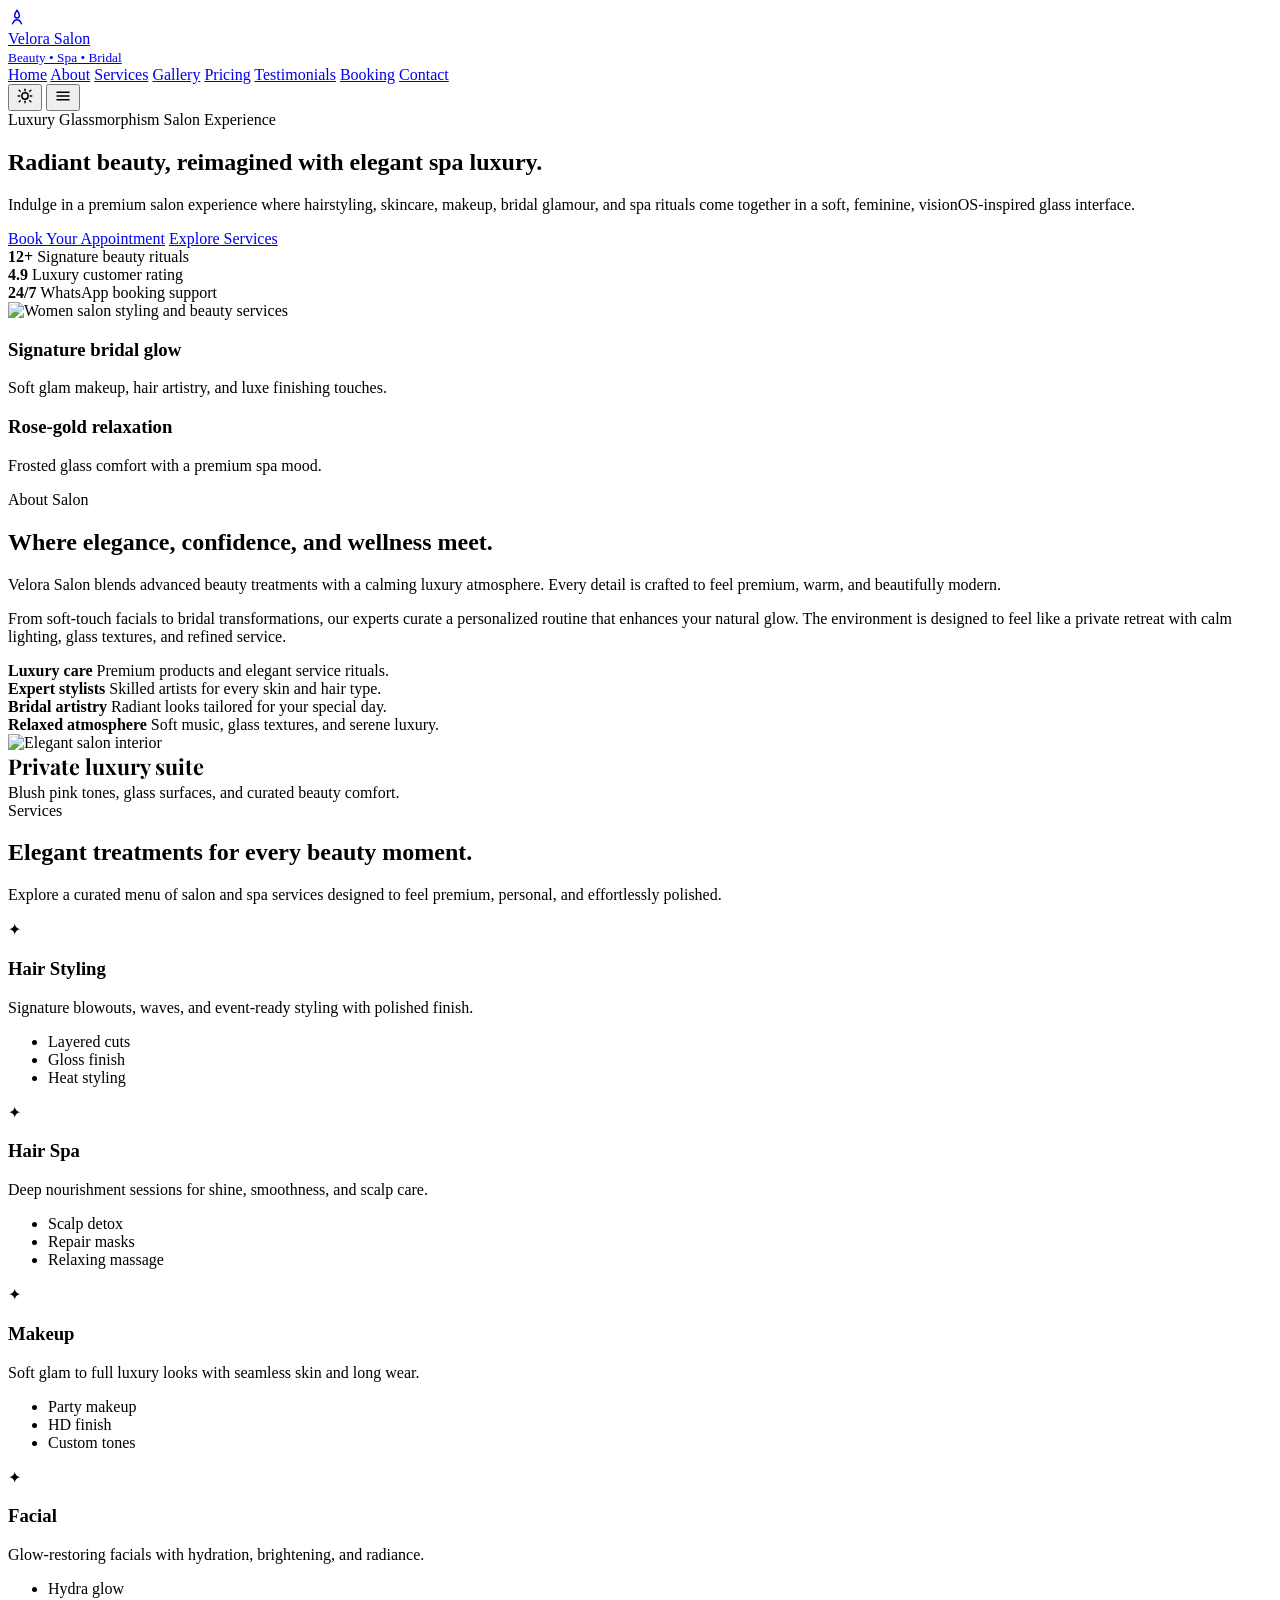
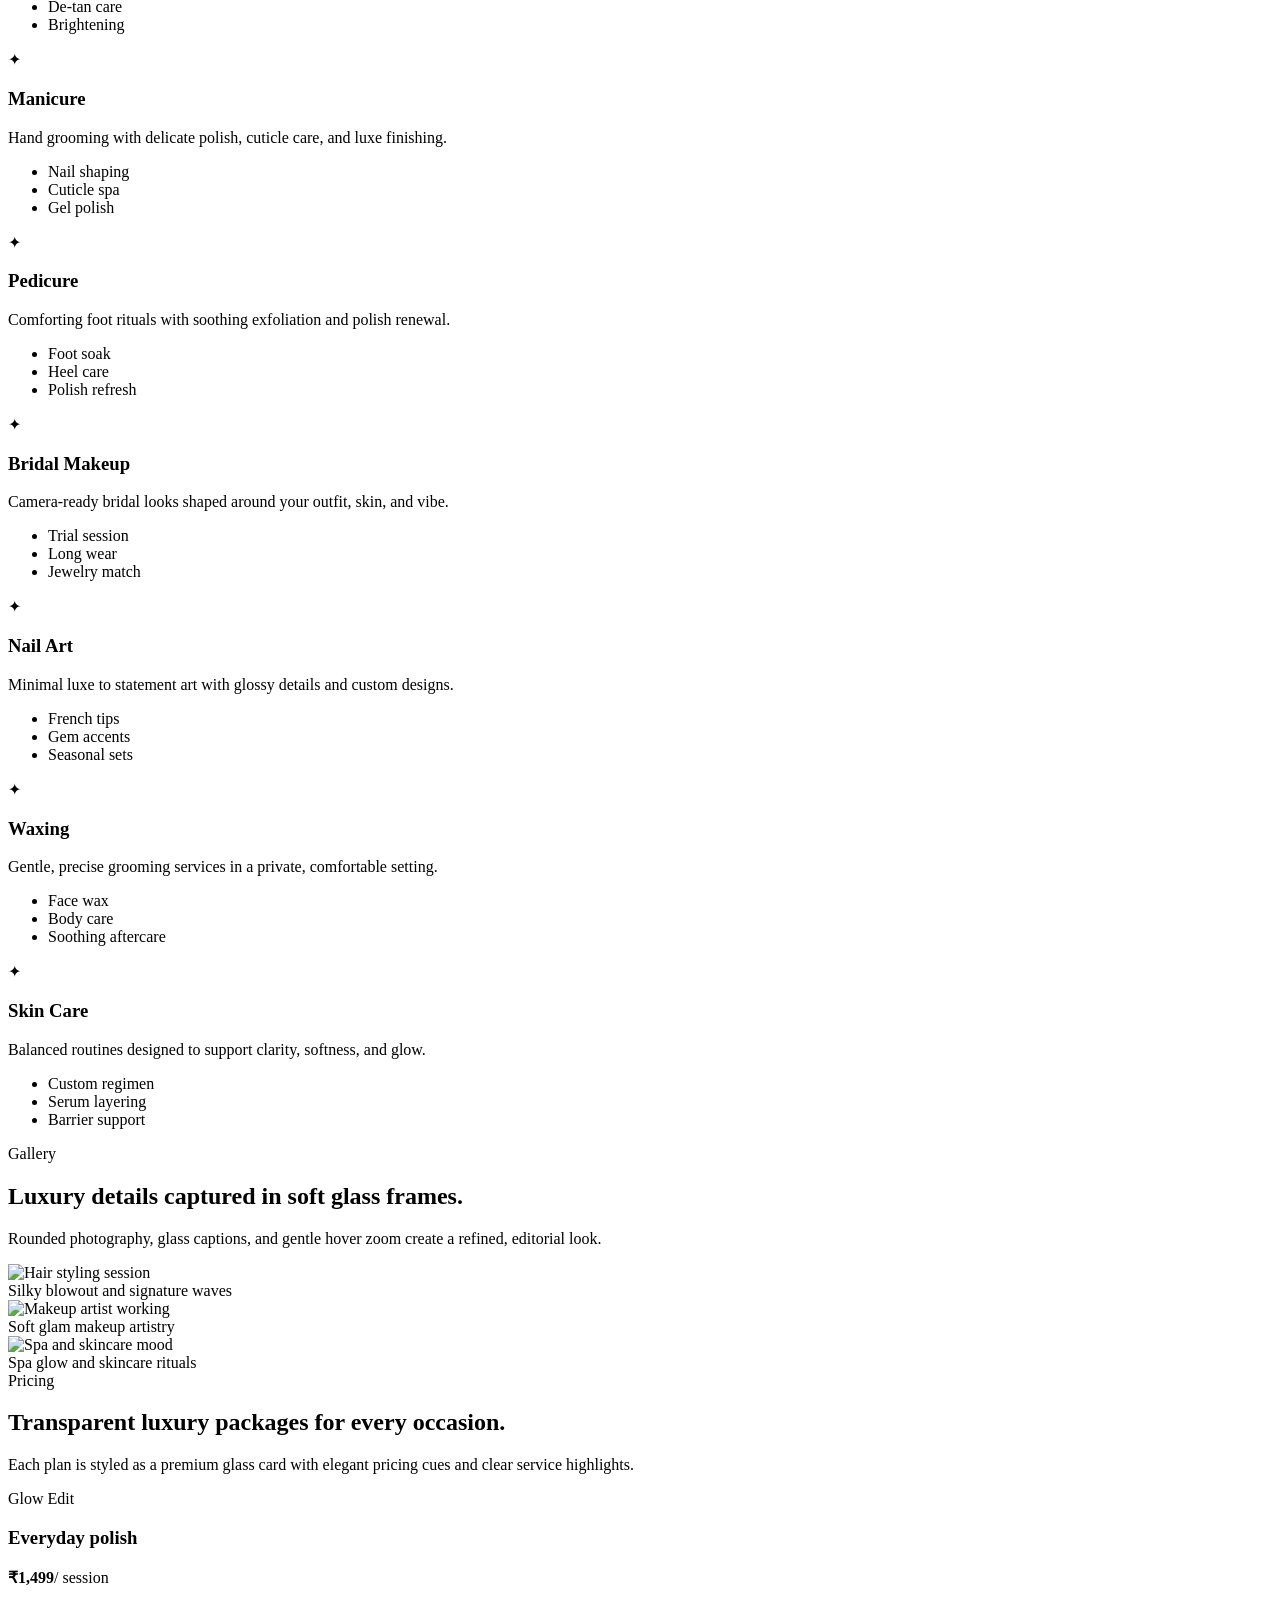
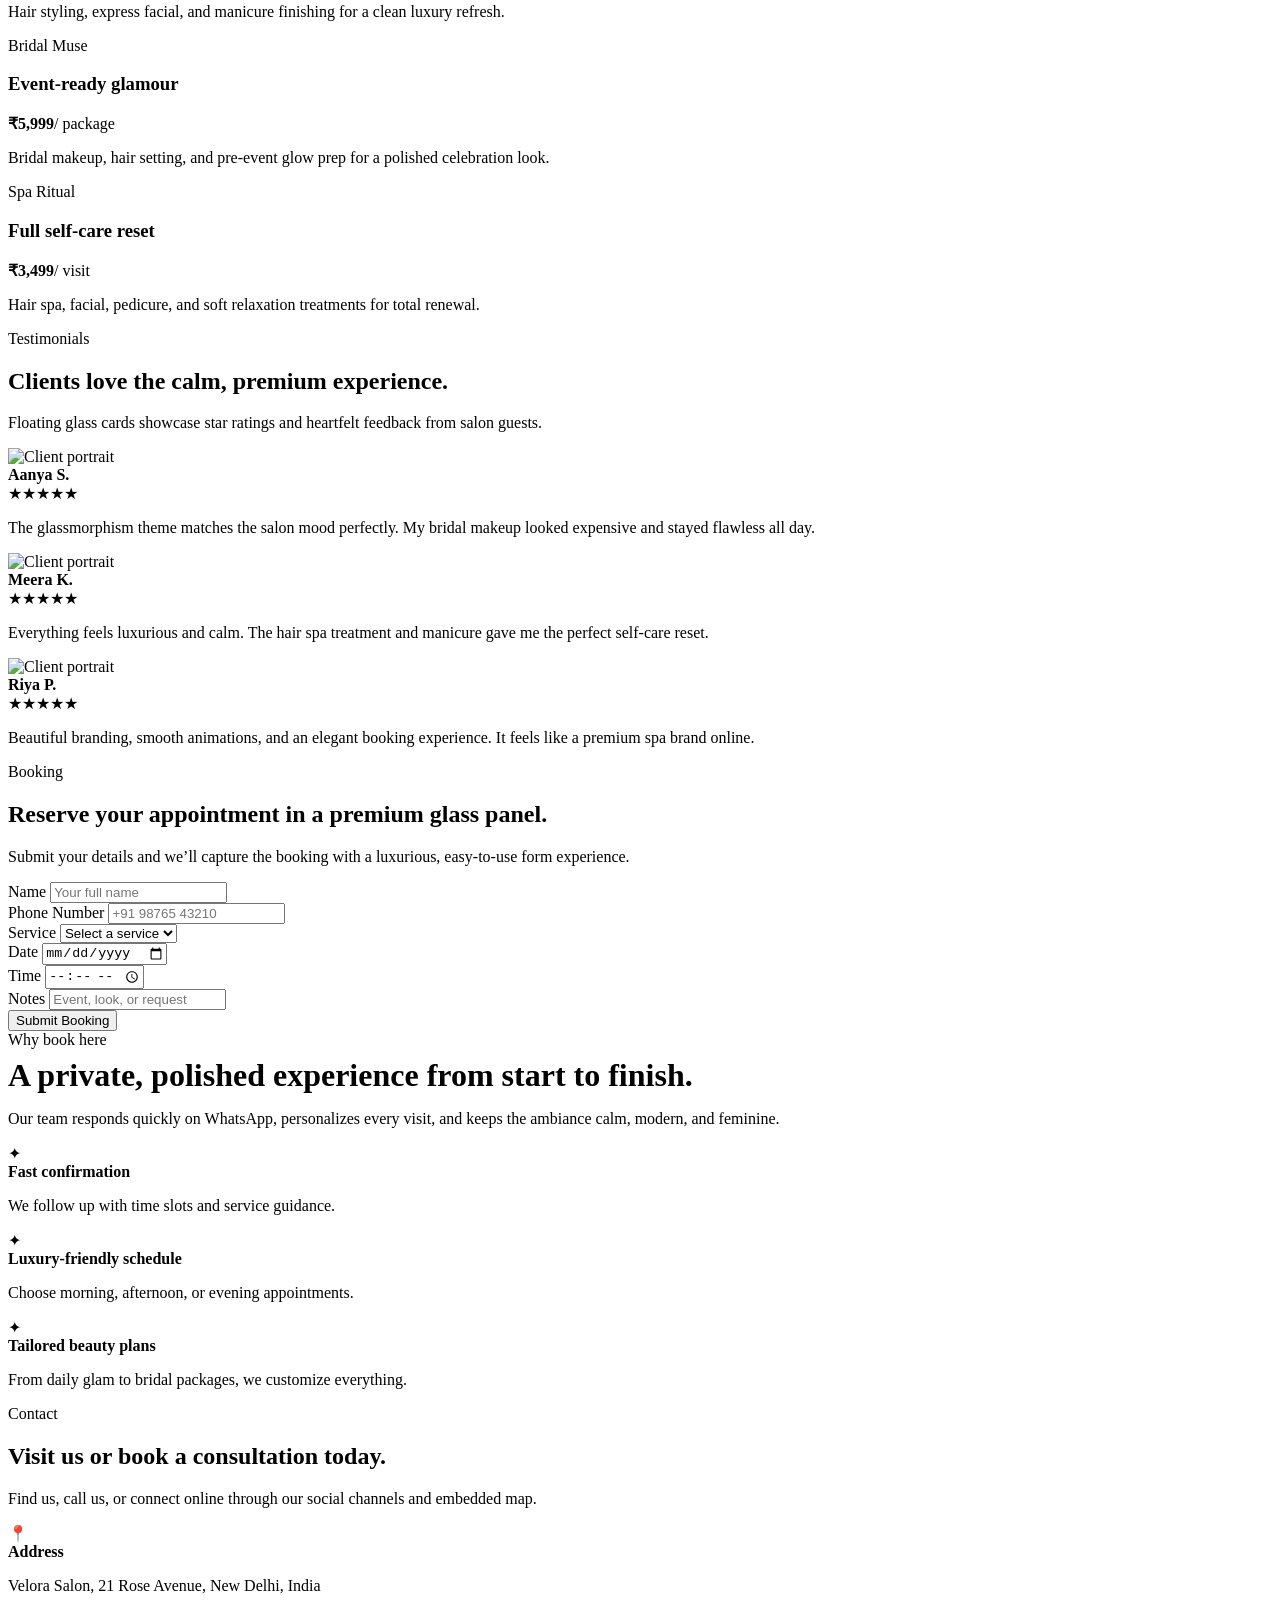
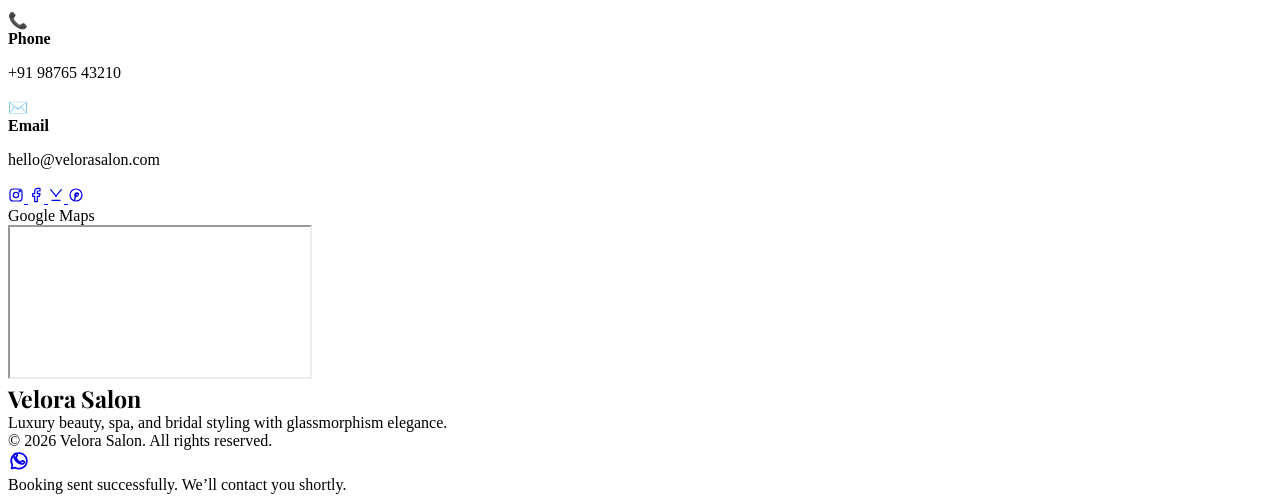
==== index.html @ d781a6ee "Add initial HTML structure for Velora Salon website This is the initial commit of the Velora Salon w" ====
<!DOCTYPE html>
<html lang="en">
<head>
	<meta charset="UTF-8" />
	<meta name="viewport" content="width=device-width, initial-scale=1.0" />
	<meta name="description" content="Luxury women's salon website with premium glassmorphism design." />
	<title>Velora Salon | Luxury Beauty & Spa</title>
	<link rel="icon" href="data:," />
	<link rel="preconnect" href="https://fonts.googleapis.com">
	<link rel="preconnect" href="https://fonts.gstatic.com" crossorigin>
	<link href="https://fonts.googleapis.com/css2?family=Playfair+Display:wght@600;700;800&family=Poppins:wght@300;400;500;600;700&display=swap" rel="stylesheet">
	<link rel="stylesheet" href="style.css" />
</head>
<body>
	<div class="particles" aria-hidden="true"></div>

	<header class="nav">
		<div class="container">
			<div class="nav-inner glass">
				<a class="brand-wrap" href="#home" aria-label="Velora Salon home">
					<div class="brand-mark" aria-hidden="true">
						<svg viewBox="0 0 24 24" width="18" height="18" fill="none" stroke="currentColor" stroke-width="1.9" stroke-linecap="round" stroke-linejoin="round">
							<path d="M12 3c2.2 2.8 3.2 5.2 3.2 7.1a3.2 3.2 0 1 1-6.4 0C8.8 8.2 9.8 5.8 12 3Z"/>
							<path d="M6 21c1.6-3.7 4.2-5.4 6-5.4S16.4 17.3 18 21"/>
						</svg>
					</div>
					<div>
						<div class="brand">Velora Salon</div>
						<small>Beauty • Spa • Bridal</small>
					</div>
				</a>

				<nav class="nav-links" id="navLinks">
					<a href="#home" class="active">Home</a>
					<a href="#about">About</a>
					<a href="#services">Services</a>
					<a href="#gallery">Gallery</a>
					<a href="#pricing">Pricing</a>
					<a href="#testimonials">Testimonials</a>
					<a href="#booking">Booking</a>
					<a href="#contact">Contact</a>
				</nav>

				<div class="nav-actions">
					<button class="icon-btn" id="themeToggle" type="button" aria-label="Toggle theme">
						<svg id="themeIcon" viewBox="0 0 24 24" width="18" height="18" fill="none" stroke="currentColor" stroke-width="1.9" stroke-linecap="round" stroke-linejoin="round">
							<path d="M12 3v2"/>
							<path d="M12 19v2"/>
							<path d="M4.22 4.22l1.42 1.42"/>
							<path d="M18.36 18.36l1.42 1.42"/>
							<path d="M3 12h2"/>
							<path d="M19 12h2"/>
							<path d="M4.22 19.78l1.42-1.42"/>
							<path d="M18.36 5.64l1.42-1.42"/>
							<circle cx="12" cy="12" r="4.25"/>
						</svg>
					</button>
					<button class="icon-btn menu-btn" id="menuToggle" type="button" aria-label="Open menu">
						<svg viewBox="0 0 24 24" width="18" height="18" fill="none" stroke="currentColor" stroke-width="2" stroke-linecap="round">
							<path d="M4 7h16"/>
							<path d="M4 12h16"/>
							<path d="M4 17h16"/>
						</svg>
					</button>
				</div>
			</div>
		</div>
	</header>

	<main id="home">
		<section class="hero">
			<div class="container hero-grid">
				<div class="hero-copy reveal">
					<span class="pill">Luxury Glassmorphism Salon Experience</span>
					<h1>Radiant beauty, reimagined with elegant spa luxury.</h1>
					<p>
						Indulge in a premium salon experience where hairstyling, skincare, makeup, bridal glamour, and spa rituals come together in a soft, feminine, visionOS-inspired glass interface.
					</p>
					<div class="hero-actions">
						<a class="btn" href="#booking">Book Your Appointment</a>
						<a class="btn secondary" href="#services">Explore Services</a>
					</div>
					<div class="hero-stats">
						<div class="stat glass">
							<strong>12+</strong>
							<span>Signature beauty rituals</span>
						</div>
						<div class="stat glass">
							<strong>4.9</strong>
							<span>Luxury customer rating</span>
						</div>
						<div class="stat glass">
							<strong>24/7</strong>
							<span>WhatsApp booking support</span>
						</div>
					</div>
				</div>

				<div class="hero-visual reveal">
					<img src="https://images.unsplash.com/photo-1522335789203-aabd1fc54bc9?auto=format&fit=crop&w=1400&q=80" alt="Women salon styling and beauty services" />
					<div class="hero-overlay"></div>
					<div class="floating-card one">
						<h3>Signature bridal glow</h3>
						<p>Soft glam makeup, hair artistry, and luxe finishing touches.</p>
					</div>
					<div class="floating-card two">
						<h3>Rose-gold relaxation</h3>
						<p>Frosted glass comfort with a premium spa mood.</p>
					</div>
				</div>
			</div>
		</section>

		<section id="about">
			<div class="container">
				<div class="section-head reveal">
					<div>
						<div class="eyebrow">About Salon</div>
						<h2>Where elegance, confidence, and wellness meet.</h2>
					</div>
					<p>Velora Salon blends advanced beauty treatments with a calming luxury atmosphere. Every detail is crafted to feel premium, warm, and beautifully modern.</p>
				</div>

				<div class="glass-grid about-grid">
					<div class="about-panel reveal">
						<p>
							From soft-touch facials to bridal transformations, our experts curate a personalized routine that enhances your natural glow. The environment is designed to feel like a private retreat with calm lighting, glass textures, and refined service.
						</p>
						<div class="about-panel-grid">
							<div class="mini-tile">
								<strong>Luxury care</strong>
								<span>Premium products and elegant service rituals.</span>
							</div>
							<div class="mini-tile">
								<strong>Expert stylists</strong>
								<span>Skilled artists for every skin and hair type.</span>
							</div>
							<div class="mini-tile">
								<strong>Bridal artistry</strong>
								<span>Radiant looks tailored for your special day.</span>
							</div>
							<div class="mini-tile">
								<strong>Relaxed atmosphere</strong>
								<span>Soft music, glass textures, and serene luxury.</span>
							</div>
						</div>
					</div>

					<div class="about-image reveal">
						<img src="https://images.unsplash.com/photo-1524504388940-b1c1722653e1?auto=format&fit=crop&w=1200&q=80" alt="Elegant salon interior" />
						<div class="caption">
							<strong style="display:block; font-family:'Playfair Display',serif; font-size:1.35rem; margin-bottom:.25rem;">Private luxury suite</strong>
							<span>Blush pink tones, glass surfaces, and curated beauty comfort.</span>
						</div>
					</div>
				</div>
			</div>
		</section>

		<section id="services">
			<div class="container">
				<div class="section-head reveal">
					<div>
						<div class="eyebrow">Services</div>
						<h2>Elegant treatments for every beauty moment.</h2>
					</div>
					<p>Explore a curated menu of salon and spa services designed to feel premium, personal, and effortlessly polished.</p>
				</div>

				<div class="glass-grid services-grid">
					<article class="service-card reveal"><div class="service-icon">✦</div><h3>Hair Styling</h3><p>Signature blowouts, waves, and event-ready styling with polished finish.</p><ul class="service-list"><li>Layered cuts</li><li>Gloss finish</li><li>Heat styling</li></ul></article>
					<article class="service-card reveal"><div class="service-icon">✦</div><h3>Hair Spa</h3><p>Deep nourishment sessions for shine, smoothness, and scalp care.</p><ul class="service-list"><li>Scalp detox</li><li>Repair masks</li><li>Relaxing massage</li></ul></article>
					<article class="service-card reveal"><div class="service-icon">✦</div><h3>Makeup</h3><p>Soft glam to full luxury looks with seamless skin and long wear.</p><ul class="service-list"><li>Party makeup</li><li>HD finish</li><li>Custom tones</li></ul></article>
					<article class="service-card reveal"><div class="service-icon">✦</div><h3>Facial</h3><p>Glow-restoring facials with hydration, brightening, and radiance.</p><ul class="service-list"><li>Hydra glow</li><li>De-tan care</li><li>Brightening</li></ul></article>
					<article class="service-card reveal"><div class="service-icon">✦</div><h3>Manicure</h3><p>Hand grooming with delicate polish, cuticle care, and luxe finishing.</p><ul class="service-list"><li>Nail shaping</li><li>Cuticle spa</li><li>Gel polish</li></ul></article>
					<article class="service-card reveal"><div class="service-icon">✦</div><h3>Pedicure</h3><p>Comforting foot rituals with soothing exfoliation and polish renewal.</p><ul class="service-list"><li>Foot soak</li><li>Heel care</li><li>Polish refresh</li></ul></article>
					<article class="service-card reveal"><div class="service-icon">✦</div><h3>Bridal Makeup</h3><p>Camera-ready bridal looks shaped around your outfit, skin, and vibe.</p><ul class="service-list"><li>Trial session</li><li>Long wear</li><li>Jewelry match</li></ul></article>
					<article class="service-card reveal"><div class="service-icon">✦</div><h3>Nail Art</h3><p>Minimal luxe to statement art with glossy details and custom designs.</p><ul class="service-list"><li>French tips</li><li>Gem accents</li><li>Seasonal sets</li></ul></article>
					<article class="service-card reveal"><div class="service-icon">✦</div><h3>Waxing</h3><p>Gentle, precise grooming services in a private, comfortable setting.</p><ul class="service-list"><li>Face wax</li><li>Body care</li><li>Soothing aftercare</li></ul></article>
					<article class="service-card reveal"><div class="service-icon">✦</div><h3>Skin Care</h3><p>Balanced routines designed to support clarity, softness, and glow.</p><ul class="service-list"><li>Custom regimen</li><li>Serum layering</li><li>Barrier support</li></ul></article>
				</div>
			</div>
		</section>

		<section id="gallery">
			<div class="container">
				<div class="section-head reveal">
					<div>
						<div class="eyebrow">Gallery</div>
						<h2>Luxury details captured in soft glass frames.</h2>
					</div>
					<p>Rounded photography, glass captions, and gentle hover zoom create a refined, editorial look.</p>
				</div>

				<div class="glass-grid gallery-grid">
					<article class="gallery-card reveal">
						<div class="photo">
							<img src="https://images.unsplash.com/photo-1521590832167-7bcbfaa6381f?auto=format&fit=crop&w=900&q=80" alt="Hair styling session" />
							<div class="gallery-caption">Silky blowout and signature waves</div>
						</div>
					</article>
					<article class="gallery-card reveal">
						<div class="photo">
							<img src="https://images.unsplash.com/photo-1487412947147-5cebf100ffc2?auto=format&fit=crop&w=900&q=80" alt="Makeup artist working" />
							<div class="gallery-caption">Soft glam makeup artistry</div>
						</div>
					</article>
					<article class="gallery-card reveal">
						<div class="photo">
							<img src="https://images.unsplash.com/photo-1515377905703-c4788e51af15?auto=format&fit=crop&w=900&q=80" alt="Spa and skincare mood" />
							<div class="gallery-caption">Spa glow and skincare rituals</div>
						</div>
					</article>
				</div>
			</div>
		</section>

		<section id="pricing">
			<div class="container">
				<div class="section-head reveal">
					<div>
						<div class="eyebrow">Pricing</div>
						<h2>Transparent luxury packages for every occasion.</h2>
					</div>
					<p>Each plan is styled as a premium glass card with elegant pricing cues and clear service highlights.</p>
				</div>

				<div class="glass-grid pricing-grid">
					<article class="pricing-card reveal">
						<div class="eyebrow">Glow Edit</div>
						<h3>Everyday polish</h3>
						<div class="price"><strong>₹1,499</strong><span>/ session</span></div>
						<p>Hair styling, express facial, and manicure finishing for a clean luxury refresh.</p>
					</article>
					<article class="pricing-card reveal">
						<div class="eyebrow">Bridal Muse</div>
						<h3>Event-ready glamour</h3>
						<div class="price"><strong>₹5,999</strong><span>/ package</span></div>
						<p>Bridal makeup, hair setting, and pre-event glow prep for a polished celebration look.</p>
					</article>
					<article class="pricing-card reveal">
						<div class="eyebrow">Spa Ritual</div>
						<h3>Full self-care reset</h3>
						<div class="price"><strong>₹3,499</strong><span>/ visit</span></div>
						<p>Hair spa, facial, pedicure, and soft relaxation treatments for total renewal.</p>
					</article>
				</div>
			</div>
		</section>

		<section id="testimonials">
			<div class="container">
				<div class="section-head reveal">
					<div>
						<div class="eyebrow">Testimonials</div>
						<h2>Clients love the calm, premium experience.</h2>
					</div>
					<p>Floating glass cards showcase star ratings and heartfelt feedback from salon guests.</p>
				</div>

				<div class="glass-grid testimonial-grid">
					<article class="testimonial reveal">
						<div class="testimonial-header">
							<img class="avatar" src="https://images.unsplash.com/photo-1494790108377-be9c29b29330?auto=format&fit=crop&w=200&q=80" alt="Client portrait" />
							<div>
								<strong>Aanya S.</strong>
								<div class="stars">★★★★★</div>
							</div>
						</div>
						<p>The glassmorphism theme matches the salon mood perfectly. My bridal makeup looked expensive and stayed flawless all day.</p>
					</article>
					<article class="testimonial reveal">
						<div class="testimonial-header">
							<img class="avatar" src="https://images.unsplash.com/photo-1438761681033-6461ffad8d80?auto=format&fit=crop&w=200&q=80" alt="Client portrait" />
							<div>
								<strong>Meera K.</strong>
								<div class="stars">★★★★★</div>
							</div>
						</div>
						<p>Everything feels luxurious and calm. The hair spa treatment and manicure gave me the perfect self-care reset.</p>
					</article>
					<article class="testimonial reveal">
						<div class="testimonial-header">
							<img class="avatar" src="https://images.unsplash.com/photo-1534528741775-53994a69daeb?auto=format&fit=crop&w=200&q=80" alt="Client portrait" />
							<div>
								<strong>Riya P.</strong>
								<div class="stars">★★★★★</div>
							</div>
						</div>
						<p>Beautiful branding, smooth animations, and an elegant booking experience. It feels like a premium spa brand online.</p>
					</article>
				</div>
			</div>
		</section>

		<section id="booking">
			<div class="container">
				<div class="section-head reveal">
					<div>
						<div class="eyebrow">Booking</div>
						<h2>Reserve your appointment in a premium glass panel.</h2>
					</div>
					<p>Submit your details and we’ll capture the booking with a luxurious, easy-to-use form experience.</p>
				</div>

				<div class="glass-grid booking-grid">
					<div class="booking-panel reveal">
						<form class="form" id="bookingForm">
							<div class="form-row">
								<div class="field">
									<label for="name">Name</label>
									<input id="name" name="name" type="text" placeholder="Your full name" required />
								</div>
								<div class="field">
									<label for="phone">Phone Number</label>
									<input id="phone" name="phone" type="tel" placeholder="+91 98765 43210" required />
								</div>
							</div>
							<div class="form-row">
								<div class="field">
									<label for="service">Service</label>
									<select id="service" name="service" required>
										<option value="">Select a service</option>
										<option>Hair Styling</option>
										<option>Hair Spa</option>
										<option>Makeup</option>
										<option>Facial</option>
										<option>Manicure</option>
										<option>Pedicure</option>
										<option>Bridal Makeup</option>
										<option>Nail Art</option>
										<option>Waxing</option>
										<option>Skin Care</option>
									</select>
								</div>
								<div class="field">
									<label for="date">Date</label>
									<input id="date" name="date" type="date" required />
								</div>
							</div>
							<div class="form-row">
								<div class="field">
									<label for="time">Time</label>
									<input id="time" name="time" type="time" required />
								</div>
								<div class="field">
									<label for="note">Notes</label>
									<input id="note" name="note" type="text" placeholder="Event, look, or request" />
								</div>
							</div>
							<button class="btn" type="submit">Submit Booking</button>
						</form>
					</div>

					<div class="booking-panel reveal">
						<div class="eyebrow">Why book here</div>
						<h3 style="font-size:2rem; margin: .55rem 0 .9rem;">A private, polished experience from start to finish.</h3>
						<p>Our team responds quickly on WhatsApp, personalizes every visit, and keeps the ambiance calm, modern, and feminine.</p>
						<div class="info-list">
							<div class="info-item">
								<span>✦</span>
								<div><strong>Fast confirmation</strong><p>We follow up with time slots and service guidance.</p></div>
							</div>
							<div class="info-item">
								<span>✦</span>
								<div><strong>Luxury-friendly schedule</strong><p>Choose morning, afternoon, or evening appointments.</p></div>
							</div>
							<div class="info-item">
								<span>✦</span>
								<div><strong>Tailored beauty plans</strong><p>From daily glam to bridal packages, we customize everything.</p></div>
							</div>
						</div>
					</div>
				</div>
			</div>
		</section>

		<section id="contact">
			<div class="container">
				<div class="section-head reveal">
					<div>
						<div class="eyebrow">Contact</div>
						<h2>Visit us or book a consultation today.</h2>
					</div>
					<p>Find us, call us, or connect online through our social channels and embedded map.</p>
				</div>

				<div class="glass-grid booking-grid">
					<div class="contact-panel reveal">
						<div class="info-list" style="margin-top:0;">
							<div class="info-item"><span>📍</span><div><strong>Address</strong><p>Velora Salon, 21 Rose Avenue, New Delhi, India</p></div></div>
							<div class="info-item"><span>📞</span><div><strong>Phone</strong><p>+91 98765 43210</p></div></div>
							<div class="info-item"><span>✉️</span><div><strong>Email</strong><p>hello@velorasalon.com</p></div></div>
						</div>
						<div class="socials" style="margin-top:1.1rem;">
							<a href="#" aria-label="Instagram">
								<svg viewBox="0 0 24 24" width="16" height="16" fill="none" stroke="currentColor" stroke-width="1.8" stroke-linecap="round" stroke-linejoin="round"><rect x="3" y="3" width="18" height="18" rx="5"/><circle cx="12" cy="12" r="4"/><circle cx="17.5" cy="6.5" r="1"/></svg>
							</a>
							<a href="#" aria-label="Facebook">
								<svg viewBox="0 0 24 24" width="16" height="16" fill="none" stroke="currentColor" stroke-width="1.8" stroke-linecap="round" stroke-linejoin="round"><path d="M18 2h-3a5 5 0 0 0-5 5v3H7v4h3v8h4v-8h3.2l.8-4H14V7a1 1 0 0 1 1-1h3V2Z"/></svg>
							</a>
							<a href="#" aria-label="X / Twitter">
								<svg viewBox="0 0 24 24" width="16" height="16" fill="none" stroke="currentColor" stroke-width="1.8" stroke-linecap="round" stroke-linejoin="round"><path d="m4 4 8.5 10.2M20 4 11.5 14.2M6 20h12"/></svg>
							</a>
							<a href="#" aria-label="Pinterest">
								<svg viewBox="0 0 24 24" width="16" height="16" fill="none" stroke="currentColor" stroke-width="1.8" stroke-linecap="round" stroke-linejoin="round"><circle cx="12" cy="12" r="9"/><path d="M9.7 20c.6-2.1 1.2-4 1.6-5.5.2-.8.3-1.4 1.3-1.2 1.5.4 2.3-.2 2.6-.9.9-1.9.3-3.8-1.7-3.8-2.4 0-3.9 2.6-3.2 4.5.3.8.9 1 1.1.7.2-.2.1-.7 0-1.1-.3-1.6 1.2-3.4 2.8-2.9 1.1.3 1.4 1.4 1 2.4-.4 1-1.2 1.9-2.8 1.7-.8-.1-1-.4-1.3-1 0 0-.5 2.5-.6 2.9-.2.8-.4 1.6-.6 2.2"/></svg>
							</a>
						</div>
					</div>

					<div class="contact-panel reveal">
						<div class="eyebrow">Google Maps</div>
						<div class="map-wrap">
							<iframe title="Velora Salon map" loading="lazy" referrerpolicy="no-referrer-when-downgrade" src="https://www.google.com/maps?q=New%20Delhi%20India&output=embed"></iframe>
						</div>
					</div>
				</div>
			</div>
		</section>
	</main>

	<footer class="footer">
		<div class="container">
			<div class="footer-inner glass reveal">
				<div>
					<strong style="display:block; font-family:'Playfair Display',serif; font-size:1.45rem; color:var(--text);">Velora Salon</strong>
					<span>Luxury beauty, spa, and bridal styling with glassmorphism elegance.</span>
				</div>
				<div>© 2026 Velora Salon. All rights reserved.</div>
			</div>
		</div>
	</footer>

	<a class="whatsapp" href="https://wa.me/919876543210?text=Hi%20Velora%20Salon%2C%20I%20want%20to%20book%20an%20appointment." target="_blank" rel="noopener noreferrer" aria-label="Book on WhatsApp">
		<svg viewBox="0 0 24 24" width="22" height="22" fill="none" stroke="currentColor" stroke-width="1.9" stroke-linecap="round" stroke-linejoin="round">
			<path d="M20.5 11.9a8.5 8.5 0 0 1-12.5 7.4L4 20l.7-3.8A8.5 8.5 0 1 1 20.5 11.9Z"/>
			<path d="M9 8.8c.2.9.8 2 1.6 2.7.7.7 1.8 1.3 2.7 1.6.4.1.8 0 1.1-.3l.8-.8c.2-.2.5-.3.8-.2l1.4.7c.4.2.6.6.5 1-.2.8-.8 1.4-1.6 1.6-1.1.3-2.7.2-4.6-.9a10 10 0 0 1-4.2-4.2c-1.1-1.9-1.2-3.5-.9-4.6.2-.8.8-1.4 1.6-1.6.4-.1.8.1 1 .5l.8 1.4c.2.3.1.6-.1.8l-.8.8c-.3.3-.4.7-.3 1.1Z"/>
		</svg>
	</a>

	<div class="toast" id="toast" role="status" aria-live="polite">Booking sent successfully. We’ll contact you shortly.</div>

	<script src="script.js" defer></script>
</body>
</html>
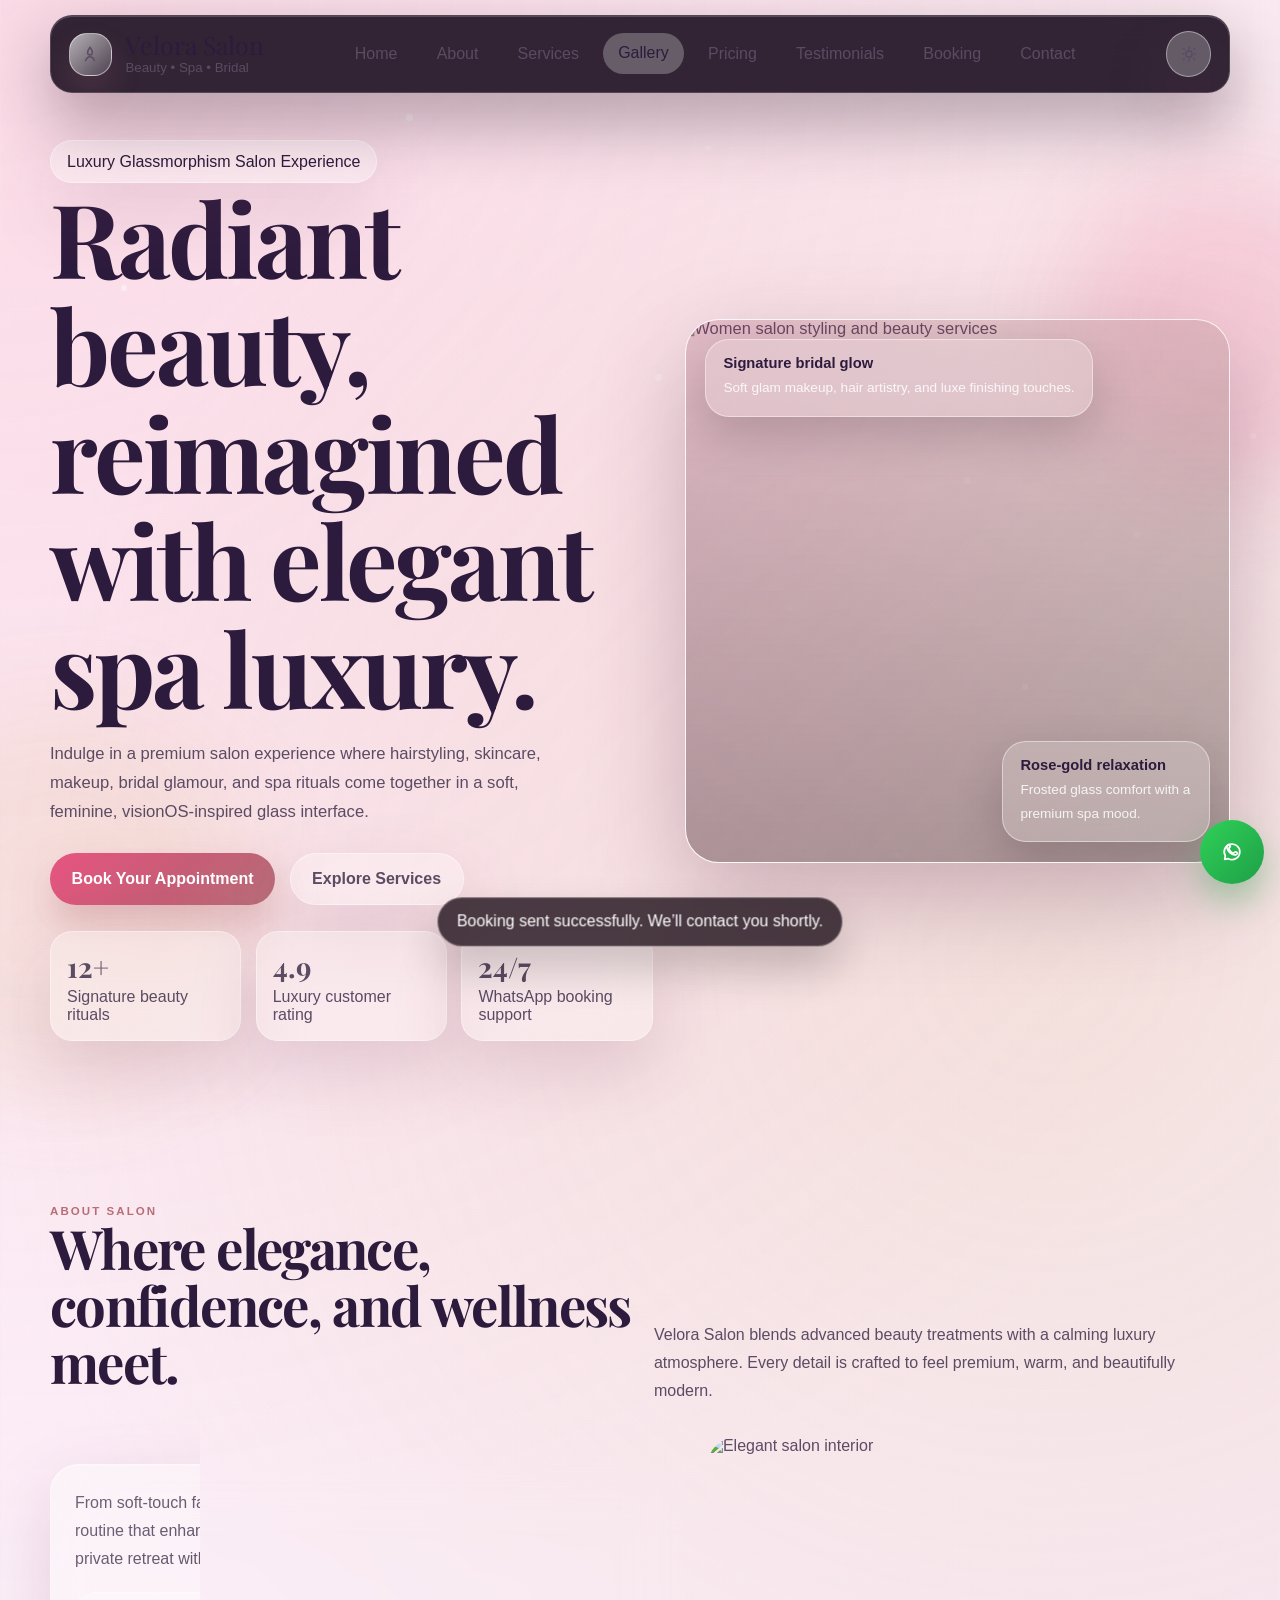
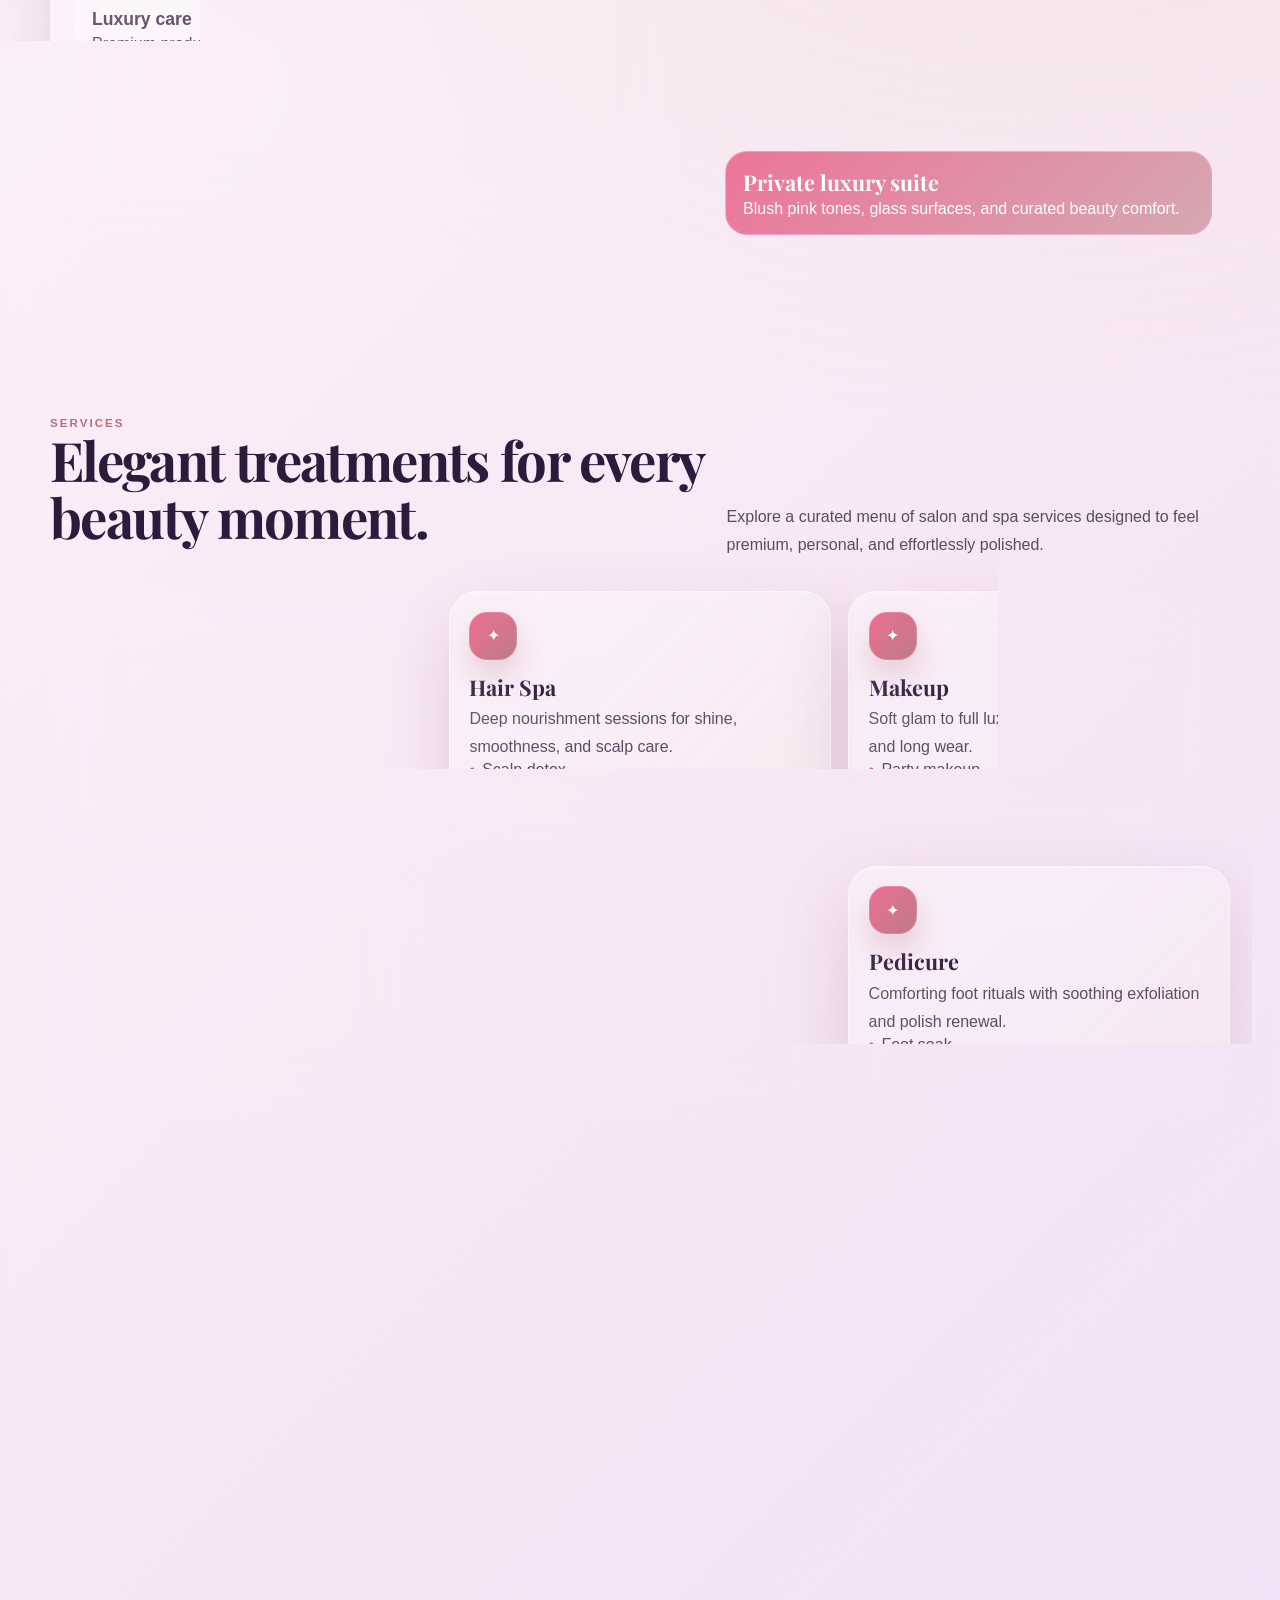
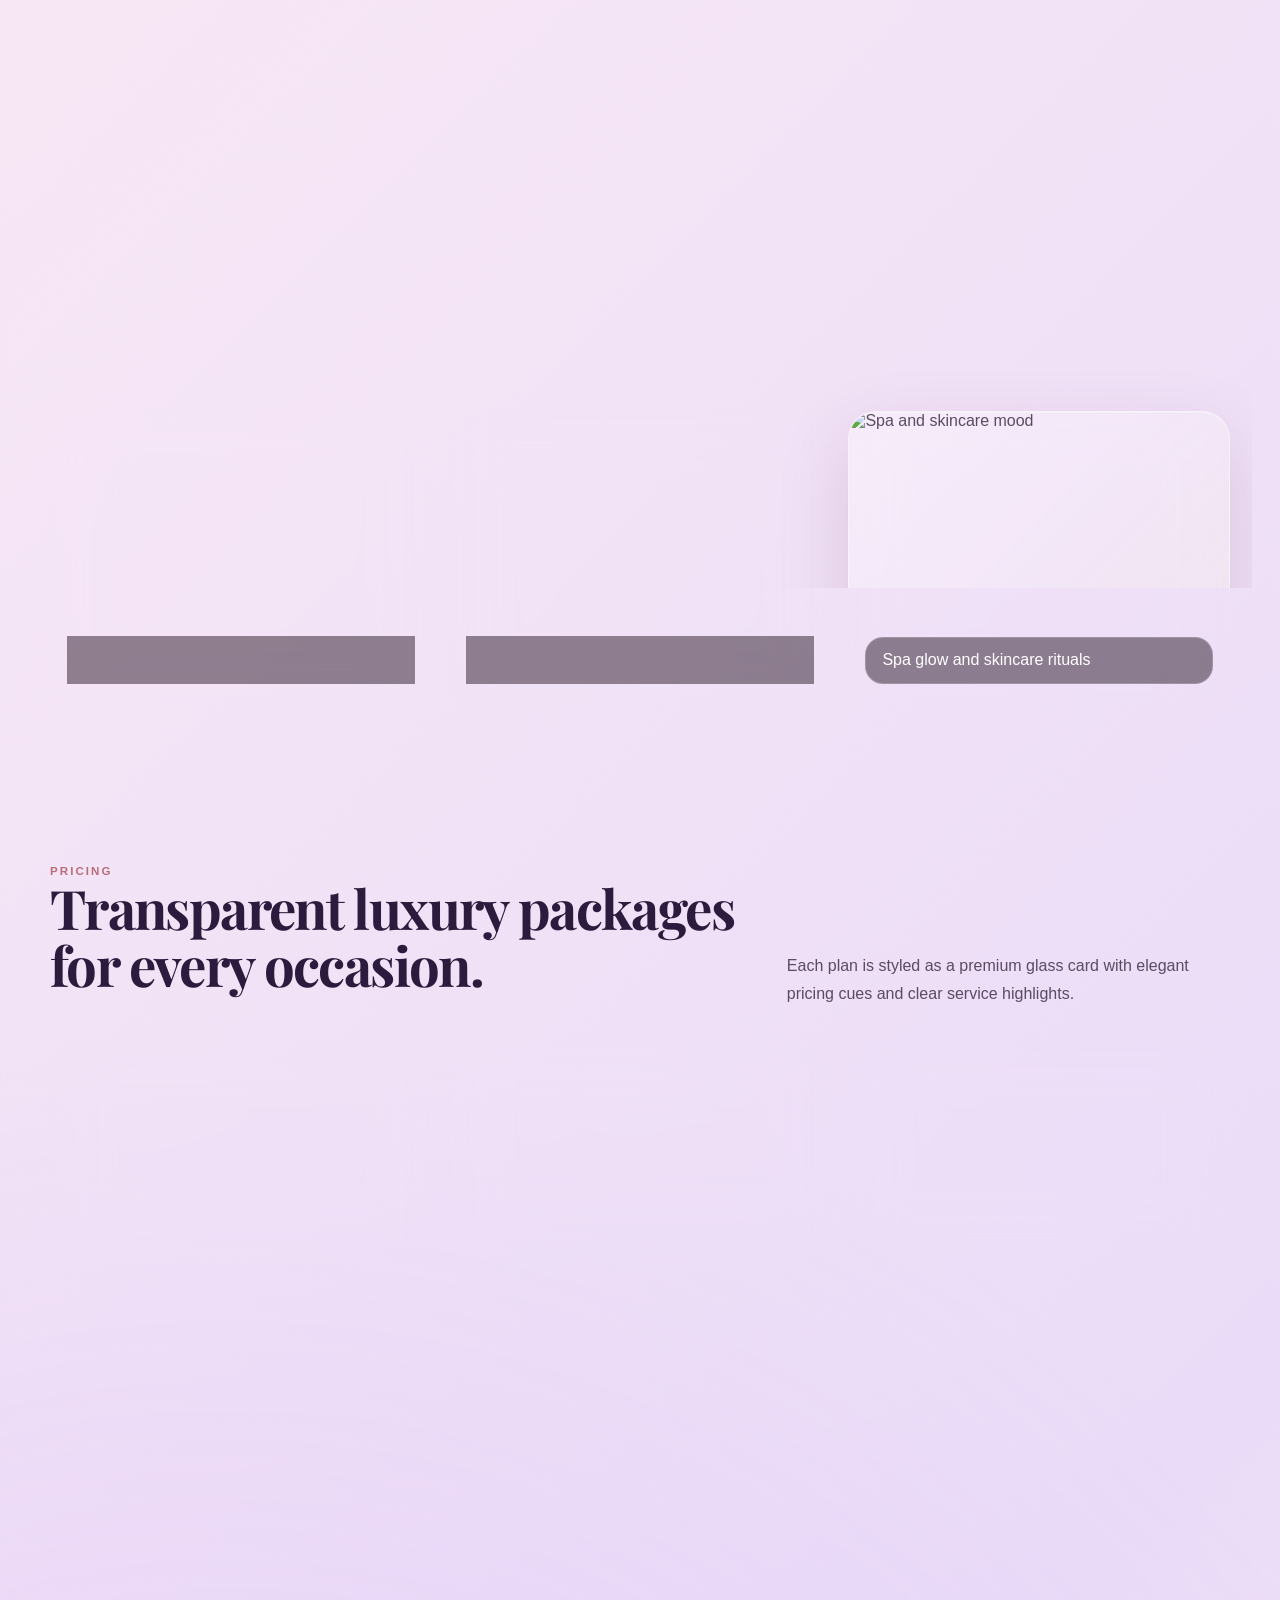
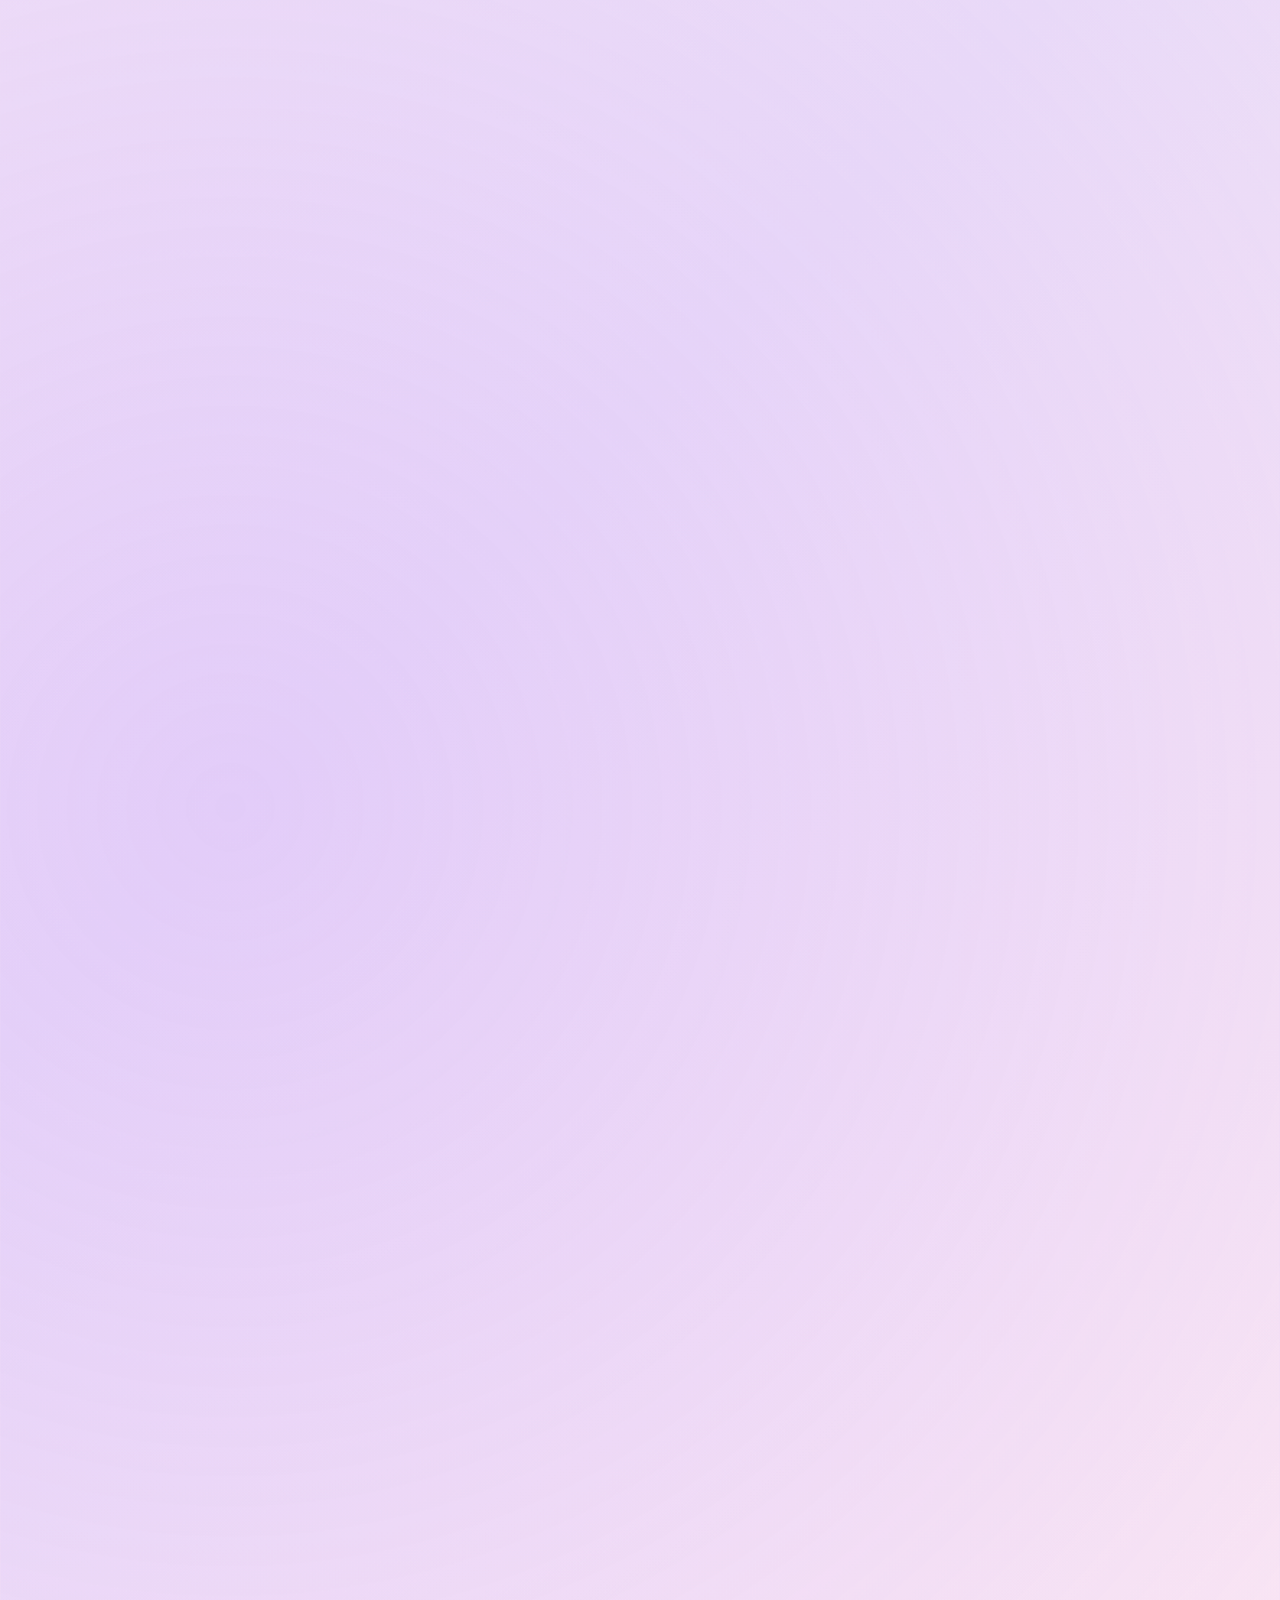
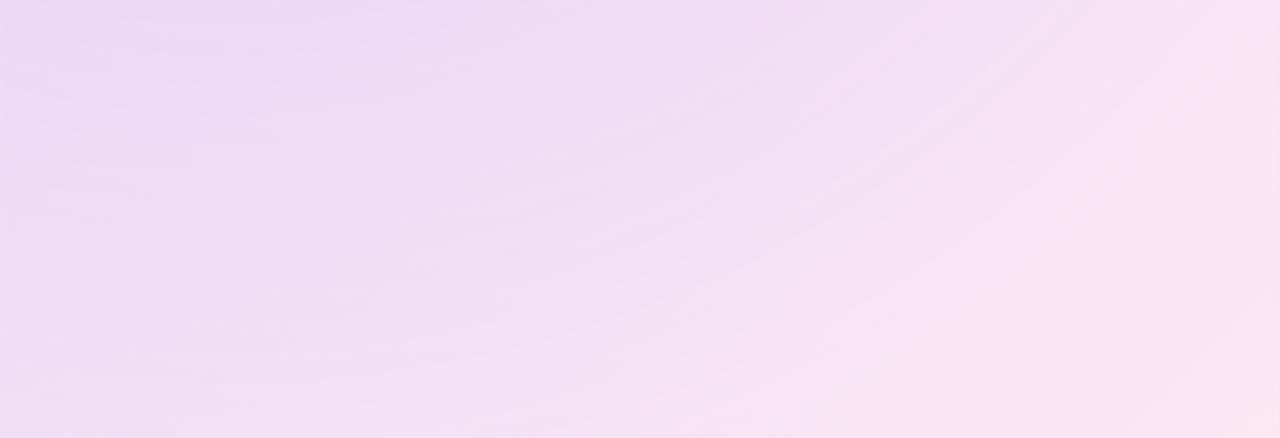
==== commit 172c48fc: "Modify contact details for Velora Salon Updated contact information for Velora Salon." ====
--- a/index.html
+++ b/index.html
@@ -388,9 +388,9 @@
 				<div class="glass-grid booking-grid">
 					<div class="contact-panel reveal">
 						<div class="info-list" style="margin-top:0;">
-							<div class="info-item"><span>📍</span><div><strong>Address</strong><p>Velora Salon, 21 Rose Avenue, New Delhi, India</p></div></div>
-							<div class="info-item"><span>📞</span><div><strong>Phone</strong><p>+91 98765 43210</p></div></div>
-							<div class="info-item"><span>✉️</span><div><strong>Email</strong><p>hello@velorasalon.com</p></div></div>
+							<div class="info-item"><span>📍</span><div><strong>Address</strong><p>Velora Salon, 21 Rose Avenue, jabalpur, India</p></div></div>
+							<div class="info-item"><span>📞</span><div><strong>Phone</strong><p>+91 9399217225</p></div></div>
+							<div class="info-item"><span>✉️</span><div><strong>Email</strong><p>sratikhare@gmail.com</p></div></div>
 						</div>
 						<div class="socials" style="margin-top:1.1rem;">
 							<a href="#" aria-label="Instagram">
--- a/style.css
+++ b/style.css
@@ -0,0 +1,950 @@
+:root {
+	--bg: #372831;
+	--bg-alt: rgba(13, 11, 11, 0.82);
+	--text: #5B4B63;
+	--heading: #2D1B3D;
+	--muted: #5B4B63;
+	--glass: rgba(255, 255, 255, 0.25);
+	--glass-strong: rgba(255, 255, 255, 0.38);
+	--border: rgba(255, 255, 255, 0.4);
+	--shadow: 0 28px 70px rgba(125, 68, 101, 0.18);
+	--accent: #b76e79;
+	--accent-2: #E75480;
+	--accent-3: #eadcf8;
+	--accent-soft: rgba(231, 84, 128, 0.14);
+	--gold: #d8b26a;
+	--white: #ffffff;
+	--success: #2d8f67;
+}
+
+[data-theme="dark"] {
+	--bg: #160f1c;
+	--bg-alt: rgba(28, 18, 35, 0.86);
+	--text: #f3e7f1;
+	--heading: #f9f0fb;
+	--muted: #d9bfd4;
+	--glass: rgba(255, 255, 255, 0.12);
+	--glass-strong: rgba(255, 255, 255, 0.18);
+	--border: rgba(255, 255, 255, 0.16);
+	--shadow: 0 30px 76px rgba(0, 0, 0, 0.46);
+	--accent-soft: rgba(231, 84, 128, 0.22);
+}
+
+* {
+	box-sizing: border-box;
+}
+
+html {
+	scroll-behavior: smooth;
+}
+
+body {
+	margin: 0;
+	font-family: "Poppins", sans-serif;
+	color: var(--text);
+	background:
+		radial-gradient(circle at top left, rgba(231, 84, 128, 0.18), transparent 24%),
+		radial-gradient(circle at 82% 14%, rgba(216, 178, 106, 0.18), transparent 18%),
+		radial-gradient(circle at 18% 82%, rgba(192, 132, 252, 0.18), transparent 24%),
+		linear-gradient(135deg, #FFF8FC 0%, #F8E8F5 38%, #EADCF8 72%, #FCE7F3 100%);
+	min-height: 100vh;
+	overflow-x: hidden;
+}
+
+body::before {
+	content: "";
+	position: fixed;
+	inset: 0;
+	background-image: radial-gradient(rgba(255, 255, 255, 0.18) 1px, transparent 1px);
+	background-size: 26px 26px;
+	opacity: 0.16;
+	pointer-events: none;
+	mask-image: linear-gradient(to bottom, rgba(0,0,0,0.22), transparent 85%);
+}
+
+a {
+	color: inherit;
+	text-decoration: none;
+}
+
+img {
+	display: block;
+	max-width: 100%;
+}
+
+.container {
+	width: min(1180px, calc(100% - 2rem));
+	margin: 0 auto;
+}
+
+.glass {
+	background: var(--glass);
+	border: 1px solid var(--border);
+	box-shadow: var(--shadow);
+	backdrop-filter: blur(28px);
+	-webkit-backdrop-filter: blur(28px);
+}
+
+.pill {
+	display: inline-flex;
+	align-items: center;
+	gap: .55rem;
+	padding: .7rem 1rem;
+	border-radius: 999px;
+	background: var(--glass);
+	border: 1px solid var(--border);
+	color: var(--muted);
+	box-shadow: var(--shadow);
+	backdrop-filter: blur(28px);
+	-webkit-backdrop-filter: blur(28px);
+}
+
+.eyebrow {
+	display: inline-flex;
+	gap: .5rem;
+	align-items: center;
+	letter-spacing: .18em;
+	text-transform: uppercase;
+	font-size: .72rem;
+	font-weight: 600;
+	color: var(--accent);
+}
+
+h1, h2, h3, .brand {
+	font-family: "Playfair Display", serif;
+	margin: 0;
+	line-height: 1.05;
+	color: var(--heading);
+}
+
+h1 {
+	font-size: clamp(3.4rem, 8vw, 6.5rem);
+	letter-spacing: -.03em;
+}
+
+h2 {
+	font-size: clamp(2rem, 4.3vw, 3.4rem);
+	letter-spacing: -.03em;
+	margin-bottom: .9rem;
+}
+
+p {
+	margin: 0;
+	color: var(--muted);
+	line-height: 1.75;
+}
+
+.btn {
+	display: inline-flex;
+	align-items: center;
+	justify-content: center;
+	gap: .7rem;
+	padding: 1rem 1.35rem;
+	border-radius: 999px;
+	border: 0;
+	cursor: pointer;
+	font: inherit;
+	font-weight: 600;
+	color: #fff;
+	background: linear-gradient(135deg, #E75480 0%, #C65D76 55%, #B76E79 100%);
+	box-shadow: 0 18px 38px rgba(183, 110, 121, 0.38);
+	transition: transform .35s ease, box-shadow .35s ease, filter .35s ease;
+}
+
+.btn:hover {
+	transform: translateY(-3px) scale(1.02);
+	box-shadow: 0 24px 52px rgba(183, 110, 121, 0.5);
+	filter: saturate(1.08);
+}
+
+.btn.secondary {
+	background: var(--glass);
+	color: var(--text);
+	border: 1px solid var(--border);
+	box-shadow: var(--shadow);
+}
+
+.nav {
+	position: sticky;
+	top: 0;
+	z-index: 50;
+	padding: .95rem 0;
+}
+
+.nav-inner {
+	border-radius: 22px;
+	padding: .95rem 1.1rem;
+	display: flex;
+	align-items: center;
+	justify-content: space-between;
+	gap: 1rem;
+	background: rgba(33, 20, 37, 0.92);
+	border: 1px solid rgba(255, 255, 255, 0.16);
+	box-shadow: 0 28px 70px rgba(31, 15, 28, 0.34), inset 0 1px 0 rgba(255, 255, 255, 0.18);
+}
+
+.nav .glass {
+	background: rgba(33, 20, 37, 0.92) !important;
+	border-color: rgba(255, 255, 255, 0.16) !important;
+}
+
+.brand-wrap {
+	display: flex;
+	align-items: center;
+	gap: .85rem;
+	min-width: fit-content;
+}
+
+.brand-mark {
+	width: 2.7rem;
+	height: 2.7rem;
+	border-radius: 18px;
+	display: grid;
+	place-items: center;
+	background: linear-gradient(135deg, rgba(255,255,255,.64), rgba(255,255,255,.14));
+	border: 1px solid rgba(255,255,255,.5);
+	box-shadow: 0 16px 30px rgba(183, 110, 121, 0.18);
+}
+
+.brand {
+	font-size: 1.55rem;
+	color: var(--heading);
+}
+
+.brand small {
+	display: block;
+	font-family: "Poppins", sans-serif;
+	font-size: .72rem;
+	letter-spacing: .24em;
+	text-transform: uppercase;
+	color: var(--accent);
+	margin-top: .2rem;
+}
+
+.nav-links {
+	display: flex;
+	flex-wrap: wrap;
+	justify-content: center;
+	gap: .55rem;
+}
+
+.nav-links a {
+	padding: .72rem .95rem;
+	border-radius: 999px;
+	color: var(--muted);
+	transition: background .25s ease, color .25s ease, transform .25s ease;
+}
+
+.nav-links a:hover,
+.nav-links a.active {
+	background: rgba(255, 255, 255, 0.26);
+	color: var(--heading);
+	transform: translateY(-1px);
+}
+
+.nav-actions {
+	display: flex;
+	align-items: center;
+	gap: .6rem;
+}
+
+.icon-btn {
+	width: 2.85rem;
+	height: 2.85rem;
+	border-radius: 50%;
+	border: 1px solid var(--border);
+	background: var(--glass);
+	color: var(--text);
+	display: inline-grid;
+	place-items: center;
+	cursor: pointer;
+	box-shadow: var(--shadow);
+	transition: transform .25s ease, background .25s ease;
+}
+
+.icon-btn:hover {
+	transform: translateY(-2px);
+}
+
+.menu-btn {
+	display: none;
+}
+
+.hero {
+	position: relative;
+	min-height: calc(100vh - 6rem);
+	display: grid;
+	align-items: center;
+	padding: 1rem 0 4rem;
+}
+
+.hero::before,
+.hero::after {
+	content: "";
+	position: absolute;
+	inset: auto;
+	border-radius: 999px;
+	filter: blur(50px);
+	z-index: 0;
+	pointer-events: none;
+	opacity: .75;
+}
+
+.hero::before {
+	width: 20rem;
+	height: 20rem;
+	background: rgba(231, 84, 128, 0.24);
+	top: 6%;
+	right: -8%;
+}
+
+.hero::after {
+	width: 24rem;
+	height: 24rem;
+	background: rgba(216, 178, 106, 0.18);
+	bottom: 3%;
+	left: -10%;
+}
+
+.hero-grid {
+	position: relative;
+	z-index: 1;
+	display: grid;
+	grid-template-columns: 1.05fr .95fr;
+	gap: 2rem;
+	align-items: center;
+}
+
+.hero-copy {
+	padding: 1rem 0;
+}
+
+.hero-copy p {
+	max-width: 58ch;
+	font-size: 1.04rem;
+	margin: 1.15rem 0 1.7rem;
+}
+
+.hero-actions {
+	display: flex;
+	flex-wrap: wrap;
+	gap: .9rem;
+	margin-bottom: 1.6rem;
+}
+
+.hero-stats {
+	display: grid;
+	grid-template-columns: repeat(3, minmax(0, 1fr));
+	gap: .9rem;
+	max-width: 42rem;
+}
+
+.stat {
+	padding: 1rem;
+	border-radius: 22px;
+	border: 1px solid var(--border);
+	background: var(--glass);
+	backdrop-filter: blur(20px);
+	box-shadow: var(--shadow);
+}
+
+.stat strong {
+	display: block;
+	font-family: "Playfair Display", serif;
+	font-size: 1.75rem;
+	margin-bottom: .2rem;
+}
+
+.hero-visual {
+	position: relative;
+	min-height: 34rem;
+	border-radius: 34px;
+	overflow: hidden;
+	border: 1px solid rgba(255, 255, 255, 0.65);
+	box-shadow: 0 34px 96px rgba(81, 40, 68, 0.28);
+	background: linear-gradient(120deg, rgba(255,255,255,.28), rgba(255,255,255,.1));
+}
+
+.hero-visual img {
+	width: 100%;
+	height: 100%;
+	object-fit: cover;
+	transform: scale(1.03);
+}
+
+.hero-overlay {
+	position: absolute;
+	inset: 0;
+	background: linear-gradient(180deg, rgba(31, 15, 28, 0.10) 0%, rgba(31, 15, 28, 0.34) 100%),
+						linear-gradient(130deg, rgba(231,84,128,0.18), rgba(216,178,106,0.10));
+}
+
+.floating-card {
+	position: absolute;
+	border-radius: 24px;
+	padding: 1rem 1.1rem;
+	background: rgba(255, 255, 255, 0.18);
+	border: 1px solid rgba(255, 255, 255, 0.44);
+	box-shadow: 0 20px 48px rgba(35, 16, 30, 0.2);
+	backdrop-filter: blur(28px);
+	-webkit-backdrop-filter: blur(28px);
+	color: #fff;
+}
+
+.floating-card h3 {
+	font-family: "Poppins", sans-serif;
+	font-size: .92rem;
+	margin: 0 0 .3rem;
+}
+
+.floating-card p {
+	color: rgba(255, 255, 255, 0.86);
+	font-size: .85rem;
+}
+
+.floating-card.one {
+	top: 1.2rem;
+	left: 1.2rem;
+}
+
+.floating-card.two {
+	bottom: 1.2rem;
+	right: 1.2rem;
+	max-width: 13rem;
+}
+
+section {
+	position: relative;
+	padding: 5rem 0;
+}
+
+.section-head {
+	display: flex;
+	align-items: end;
+	justify-content: space-between;
+	gap: 1rem;
+	margin-bottom: 2rem;
+}
+
+.section-head p {
+	max-width: 40rem;
+}
+
+.glass-grid {
+	display: grid;
+	gap: 1.1rem;
+}
+
+.about-grid {
+	grid-template-columns: 1.1fr .9fr;
+	align-items: center;
+}
+
+.about-panel,
+.booking-panel,
+.contact-panel,
+.pricing-card,
+.service-card,
+.testimonial,
+.gallery-card {
+	border-radius: 28px;
+	background: var(--glass);
+	border: 1px solid var(--border);
+	box-shadow: var(--shadow), inset 0 1px 0 rgba(255,255,255,.28);
+	backdrop-filter: blur(28px);
+	-webkit-backdrop-filter: blur(28px);
+	position: relative;
+	overflow: hidden;
+}
+
+.about-panel::before,
+.booking-panel::before,
+.contact-panel::before,
+.pricing-card::before,
+.service-card::before,
+.testimonial::before,
+.gallery-card::before {
+	content: "";
+	position: absolute;
+	inset: 0;
+	background: linear-gradient(135deg, rgba(255,255,255,.18), transparent 42%, rgba(216,178,106,.08));
+	pointer-events: none;
+	opacity: .85;
+}
+
+.about-panel {
+	padding: 1.5rem;
+}
+
+.about-panel-grid {
+	display: grid;
+	grid-template-columns: repeat(2, minmax(0, 1fr));
+	gap: 1rem;
+	margin-top: 1.2rem;
+}
+
+.mini-tile {
+	padding: 1rem;
+	border-radius: 22px;
+	background: rgba(255, 255, 255, 0.22);
+	border: 1px solid rgba(255, 255, 255, 0.34);
+}
+
+.mini-tile strong {
+	display: block;
+	font-size: 1.1rem;
+	margin-bottom: .35rem;
+}
+
+.about-image {
+	min-height: 26rem;
+	overflow: hidden;
+	border-radius: 30px;
+	position: relative;
+}
+
+.about-image img {
+	width: 100%;
+	height: 100%;
+	object-fit: cover;
+}
+
+.about-image .caption {
+	position: absolute;
+	left: 1.1rem;
+	bottom: 1.1rem;
+	right: 1.1rem;
+	padding: 1rem 1.1rem;
+	border-radius: 22px;
+	color: #fff;
+	background: linear-gradient(135deg, rgba(231,84,128,.78), rgba(183,110,121,.52));
+	border: 1px solid rgba(255,255,255,.28);
+	backdrop-filter: blur(18px);
+}
+
+.services-grid,
+.pricing-grid,
+.testimonial-grid,
+.gallery-grid {
+	grid-template-columns: repeat(3, minmax(0, 1fr));
+}
+
+.service-card,
+.pricing-card,
+.testimonial,
+.gallery-card {
+	padding: 1.2rem;
+	overflow: hidden;
+	transition: transform .32s ease, box-shadow .32s ease, border-color .32s ease;
+}
+
+.service-card:hover,
+.pricing-card:hover,
+.testimonial:hover,
+.gallery-card:hover {
+	transform: translateY(-8px);
+	border-color: rgba(255,255,255,.7);
+	box-shadow: 0 32px 72px rgba(114, 52, 86, 0.18);
+}
+
+.service-icon {
+	width: 3rem;
+	height: 3rem;
+	border-radius: 18px;
+	display: grid;
+	place-items: center;
+	color: #fff;
+	background: linear-gradient(135deg, rgba(231,84,128,.98), rgba(183,110,121,.98));
+	box-shadow: 0 16px 32px rgba(183, 110, 121, 0.32), 0 0 0 1px rgba(255,255,255,.16) inset;
+	margin-bottom: 1rem;
+}
+
+.service-card h3,
+.pricing-card h3 {
+	font-size: 1.35rem;
+	margin-bottom: .45rem;
+}
+
+.service-list {
+	list-style: none;
+	padding: 0;
+	margin: 0;
+	display: grid;
+	gap: .4rem;
+	color: var(--muted);
+}
+
+.service-list li::before {
+	content: "•";
+	color: var(--accent);
+	margin-right: .45rem;
+}
+
+.price {
+	display: flex;
+	align-items: baseline;
+	gap: .5rem;
+	margin: 1rem 0 .9rem;
+}
+
+.price strong {
+	font-size: 2rem;
+	font-family: "Playfair Display", serif;
+}
+
+.gallery-card {
+	padding: 0;
+}
+
+.gallery-card .photo {
+	position: relative;
+	min-height: 18rem;
+	overflow: hidden;
+}
+
+.gallery-card img {
+	width: 100%;
+	height: 100%;
+	object-fit: cover;
+	transition: transform .55s ease;
+}
+
+.gallery-card:hover img {
+	transform: scale(1.08);
+}
+
+.gallery-caption {
+	position: absolute;
+	left: 1rem;
+	right: 1rem;
+	bottom: 1rem;
+	padding: .85rem 1rem;
+	border-radius: 18px;
+	color: #fff;
+	background: rgba(32, 16, 31, .48);
+	border: 1px solid rgba(255,255,255,.18);
+	backdrop-filter: blur(20px);
+}
+
+.testimonial {
+	display: grid;
+	gap: .8rem;
+}
+
+.testimonial-header {
+	display: flex;
+	align-items: center;
+	gap: .9rem;
+}
+
+.avatar {
+	width: 3rem;
+	height: 3rem;
+	border-radius: 50%;
+	object-fit: cover;
+	border: 2px solid rgba(255,255,255,.7);
+}
+
+.stars {
+	letter-spacing: .15rem;
+	color: var(--gold);
+	font-size: .9rem;
+}
+
+.booking-grid {
+	grid-template-columns: 1fr .9fr;
+	align-items: start;
+}
+
+.booking-panel,
+.contact-panel {
+	padding: 1.5rem;
+}
+
+.form {
+	display: grid;
+	gap: 1rem;
+}
+
+.form-row {
+	display: grid;
+	grid-template-columns: repeat(2, minmax(0, 1fr));
+	gap: 1rem;
+}
+
+.field {
+	display: grid;
+	gap: .45rem;
+}
+
+label {
+	font-size: .88rem;
+	color: var(--muted);
+	font-weight: 500;
+}
+
+input,
+select,
+textarea {
+	width: 100%;
+	border: 1px solid rgba(255, 255, 255, 0.36);
+	background: rgba(255, 255, 255, 0.22);
+	color: var(--text);
+	border-radius: 18px;
+	padding: 1rem 1rem;
+	font: inherit;
+	outline: none;
+	transition: border-color .25s ease, transform .25s ease, background .25s ease;
+}
+
+input:focus,
+select:focus,
+textarea:focus {
+	border-color: rgba(183, 110, 121, 0.7);
+	background: rgba(255, 255, 255, 0.3);
+	transform: translateY(-1px);
+}
+
+textarea {
+	min-height: 120px;
+	resize: vertical;
+}
+
+.info-list {
+	display: grid;
+	gap: .95rem;
+	margin-top: 1rem;
+}
+
+.info-item {
+	display: flex;
+	gap: .8rem;
+	align-items: flex-start;
+	padding: .95rem 1rem;
+	border-radius: 20px;
+	background: rgba(255,255,255,.2);
+	border: 1px solid rgba(255,255,255,.26);
+}
+
+.map-wrap {
+	margin-top: 1.1rem;
+	border-radius: 24px;
+	overflow: hidden;
+	min-height: 280px;
+	border: 1px solid rgba(255,255,255,.22);
+}
+
+.map-wrap iframe {
+	width: 100%;
+	height: 100%;
+	min-height: 280px;
+	border: 0;
+	filter: saturate(1.05) contrast(1.02);
+}
+
+.footer {
+	padding: 2rem 0 7rem;
+	color: var(--muted);
+}
+
+.footer-inner {
+	padding: 1.2rem 1.4rem;
+	border-radius: 28px;
+	display: flex;
+	justify-content: space-between;
+	gap: 1rem;
+	align-items: center;
+	flex-wrap: wrap;
+}
+
+.socials {
+	display: flex;
+	gap: .7rem;
+	flex-wrap: wrap;
+}
+
+.socials a {
+	width: 2.8rem;
+	height: 2.8rem;
+	border-radius: 50%;
+	display: inline-grid;
+	place-items: center;
+	border: 1px solid var(--border);
+	background: rgba(255,255,255,.22);
+	transition: transform .25s ease;
+}
+
+.socials a:hover {
+	transform: translateY(-2px);
+}
+
+.whatsapp {
+	position: fixed;
+	right: 1rem;
+	bottom: 1rem;
+	z-index: 60;
+	width: 4rem;
+	height: 4rem;
+	border-radius: 50%;
+	display: grid;
+	place-items: center;
+	color: #fff;
+	background: linear-gradient(135deg, #30d158, #1e9f47);
+	box-shadow: 0 18px 34px rgba(30, 159, 71, 0.35);
+	animation: pulse 2.8s ease-in-out infinite;
+}
+
+.particles {
+	position: fixed;
+	inset: 0;
+	pointer-events: none;
+	z-index: 0;
+}
+
+.particle {
+	position: absolute;
+	width: .4rem;
+	height: .4rem;
+	border-radius: 50%;
+	background: rgba(255,255,255,.78);
+	box-shadow: 0 0 18px rgba(255,255,255,.8);
+	animation: drift linear infinite;
+	opacity: .55;
+}
+
+.reveal {
+	opacity: 0;
+	transform: translateY(24px);
+	transition: opacity .7s ease, transform .7s ease;
+}
+
+.reveal.in-view {
+	opacity: 1;
+	transform: translateY(0);
+}
+
+.toast {
+	position: fixed;
+	left: 50%;
+	bottom: 1.4rem;
+	transform: translateX(-50%) translateY(140%);
+	z-index: 70;
+	padding: .9rem 1.15rem;
+	border-radius: 999px;
+	color: #fff;
+	background: rgba(36, 21, 31, .82);
+	border: 1px solid rgba(255,255,255,.18);
+	box-shadow: 0 22px 44px rgba(0,0,0,.2);
+	transition: transform .35s ease;
+	backdrop-filter: blur(20px);
+}
+
+.service-card:hover::before,
+.pricing-card:hover::before,
+.testimonial:hover::before,
+.gallery-card:hover::before {
+	opacity: 1;
+	background: linear-gradient(135deg, rgba(255,255,255,.24), transparent 38%, rgba(216,178,106,.12));
+}
+
+.toast.show {
+	transform: translateX(-50%) translateY(0);
+}
+
+@keyframes drift {
+	from { transform: translateY(0) translateX(0); }
+	to { transform: translateY(-110vh) translateX(40px); }
+}
+
+@keyframes pulse {
+	0%, 100% { transform: scale(1); }
+	50% { transform: scale(1.07); }
+}
+
+@media (max-width: 1080px) {
+	.hero-grid,
+	.about-grid,
+	.booking-grid {
+		grid-template-columns: 1fr;
+	}
+
+	.services-grid,
+	.pricing-grid,
+	.testimonial-grid,
+	.gallery-grid {
+		grid-template-columns: repeat(2, minmax(0, 1fr));
+	}
+}
+
+@media (max-width: 760px) {
+	.nav-inner {
+		flex-wrap: wrap;
+	}
+
+	.menu-btn {
+		display: inline-grid;
+	}
+
+	.nav-links {
+		display: none;
+		width: 100%;
+		padding-top: .5rem;
+	}
+
+	.nav-links.open {
+		display: flex;
+	}
+
+	.nav-links a {
+		width: 100%;
+		text-align: center;
+	}
+
+	.hero {
+		min-height: auto;
+		padding-top: 1.2rem;
+	}
+
+	.hero-stats,
+	.about-panel-grid,
+	.form-row,
+	.services-grid,
+	.pricing-grid,
+	.testimonial-grid,
+	.gallery-grid {
+		grid-template-columns: 1fr;
+	}
+
+	.section-head,
+	.footer-inner {
+		align-items: flex-start;
+		flex-direction: column;
+	}
+
+	.hero-visual {
+		min-height: 26rem;
+	}
+
+	.floating-card {
+		max-width: 12rem;
+	}
+}
+
+.hero-copy .pill,
+.hero-copy p,
+.section-head p,
+.about-panel p,
+.service-card p,
+.pricing-card p,
+.testimonial p,
+.contact-panel p,
+.mini-tile span,
+.stat span {
+	color: var(--text);
+}
+
+.hero-copy .pill {
+	color: var(--heading);
+	background: rgba(255,255,255,.3);
+	border-color: rgba(255,255,255,.45);
+}
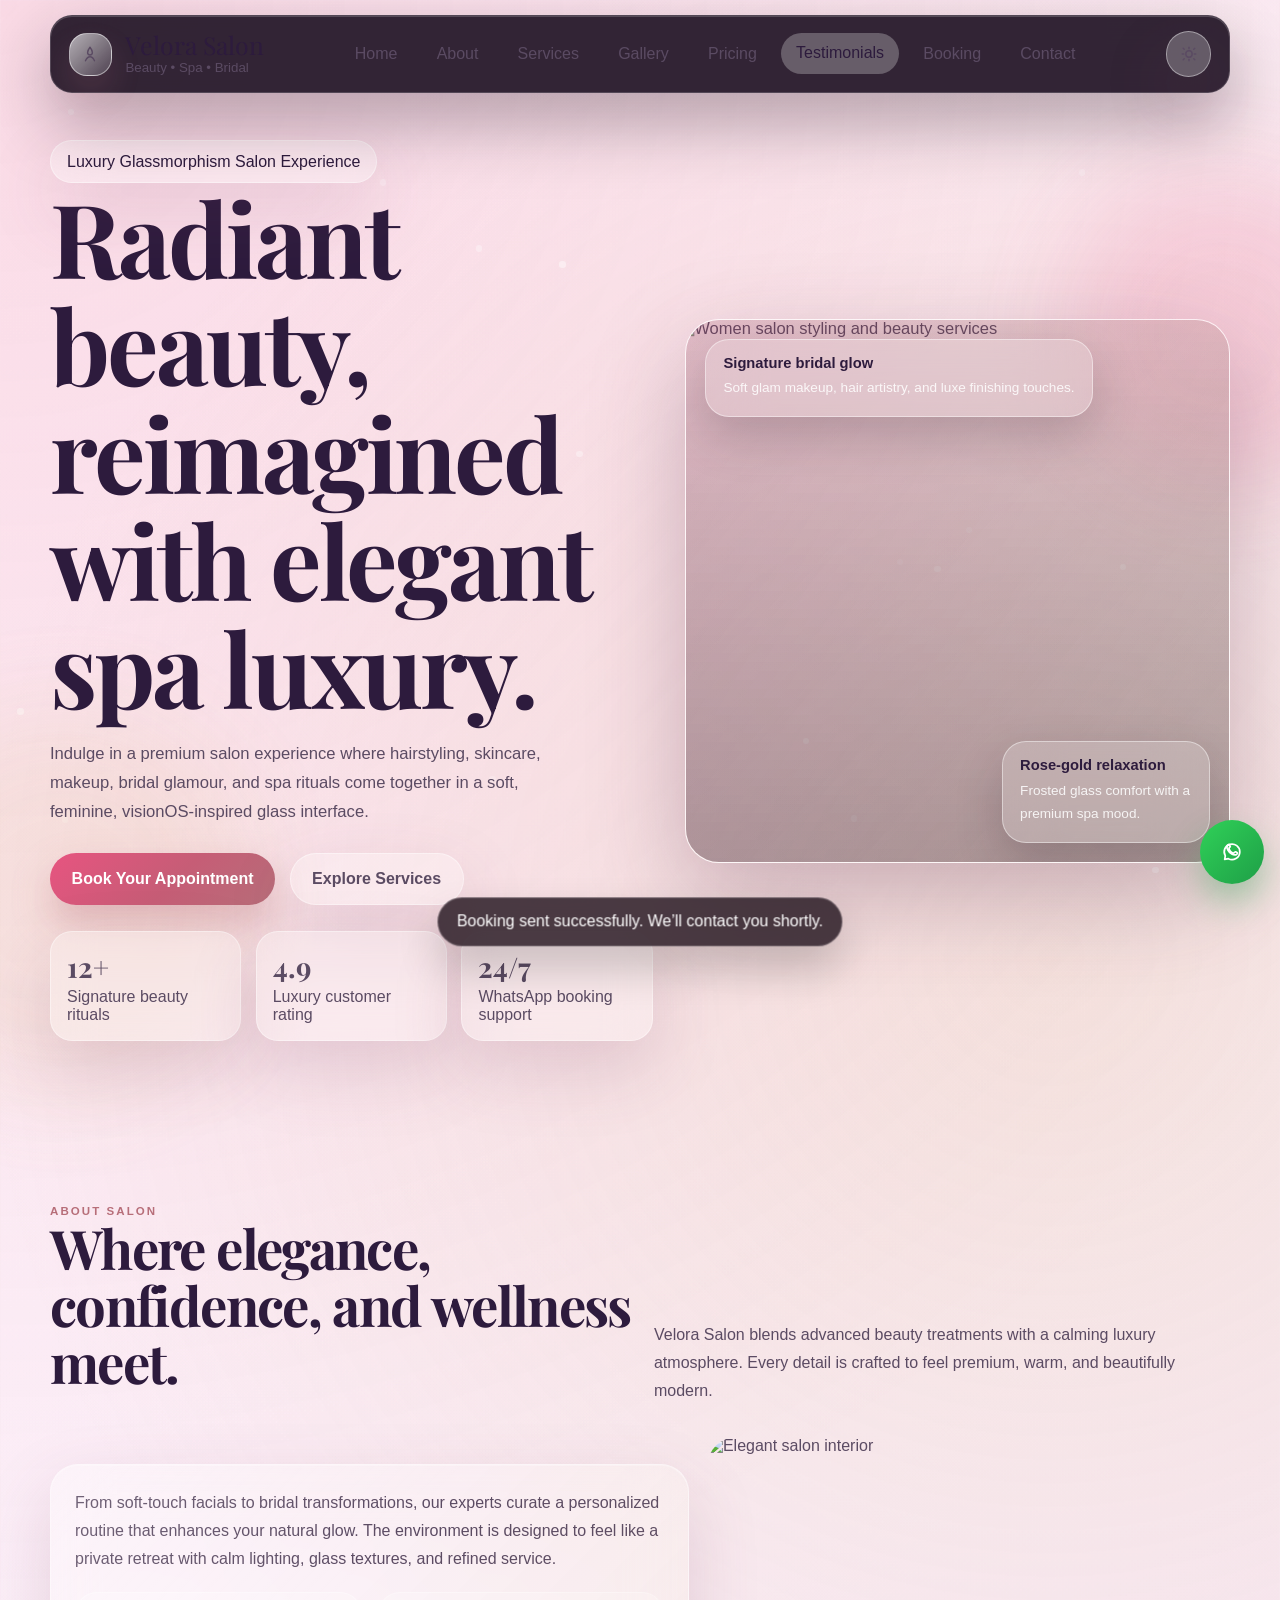
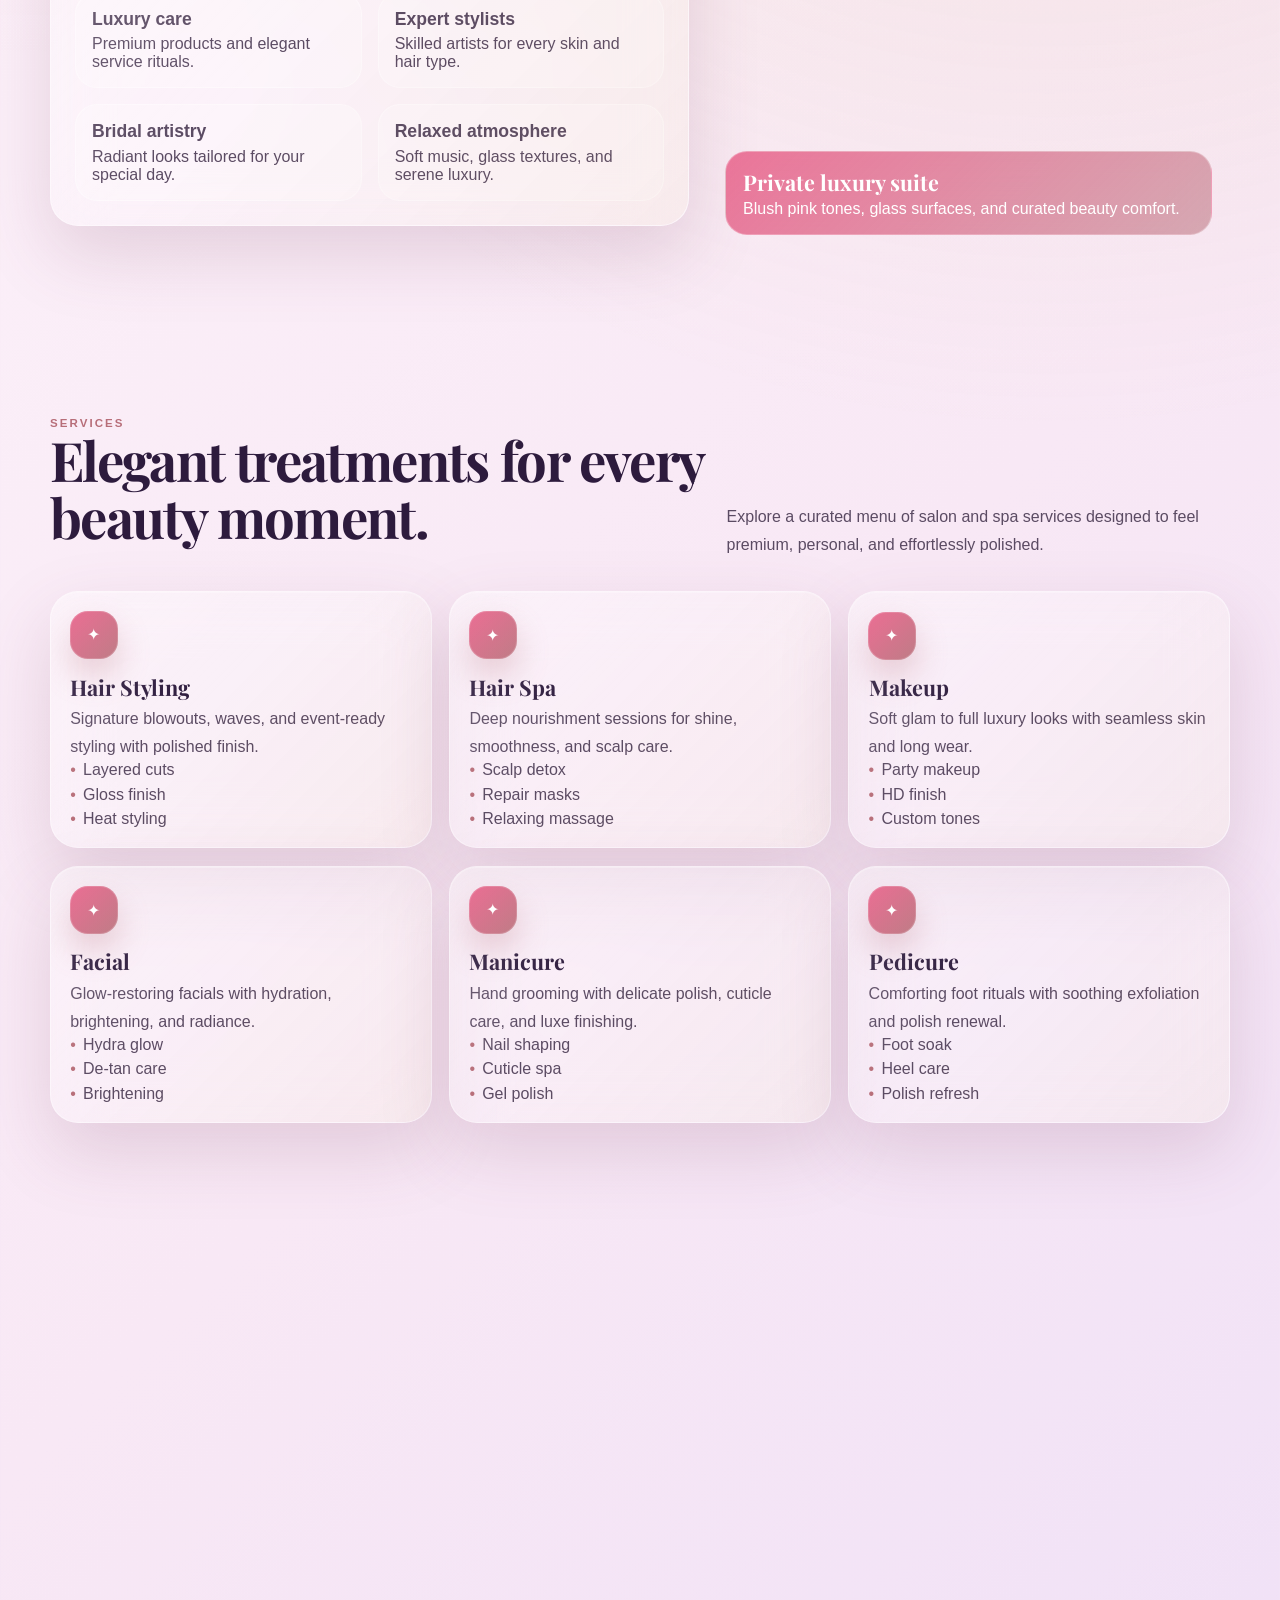
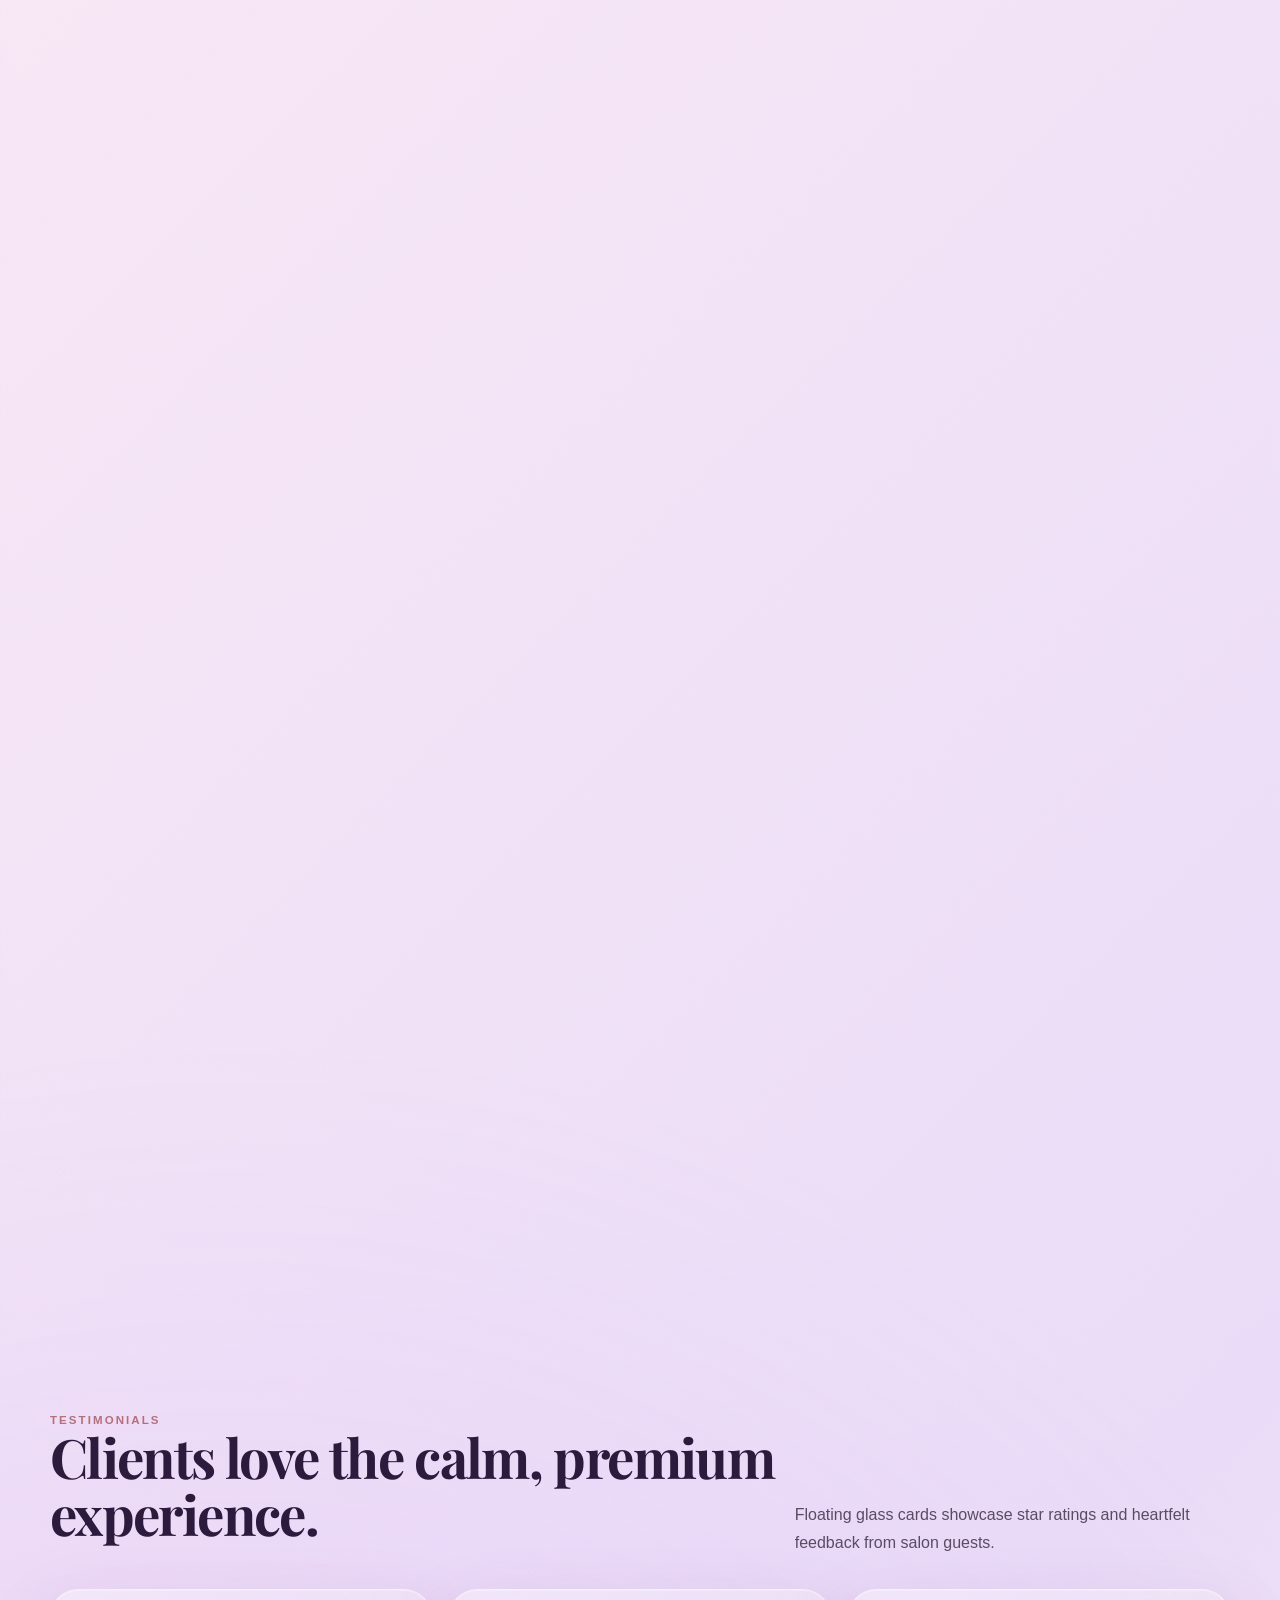
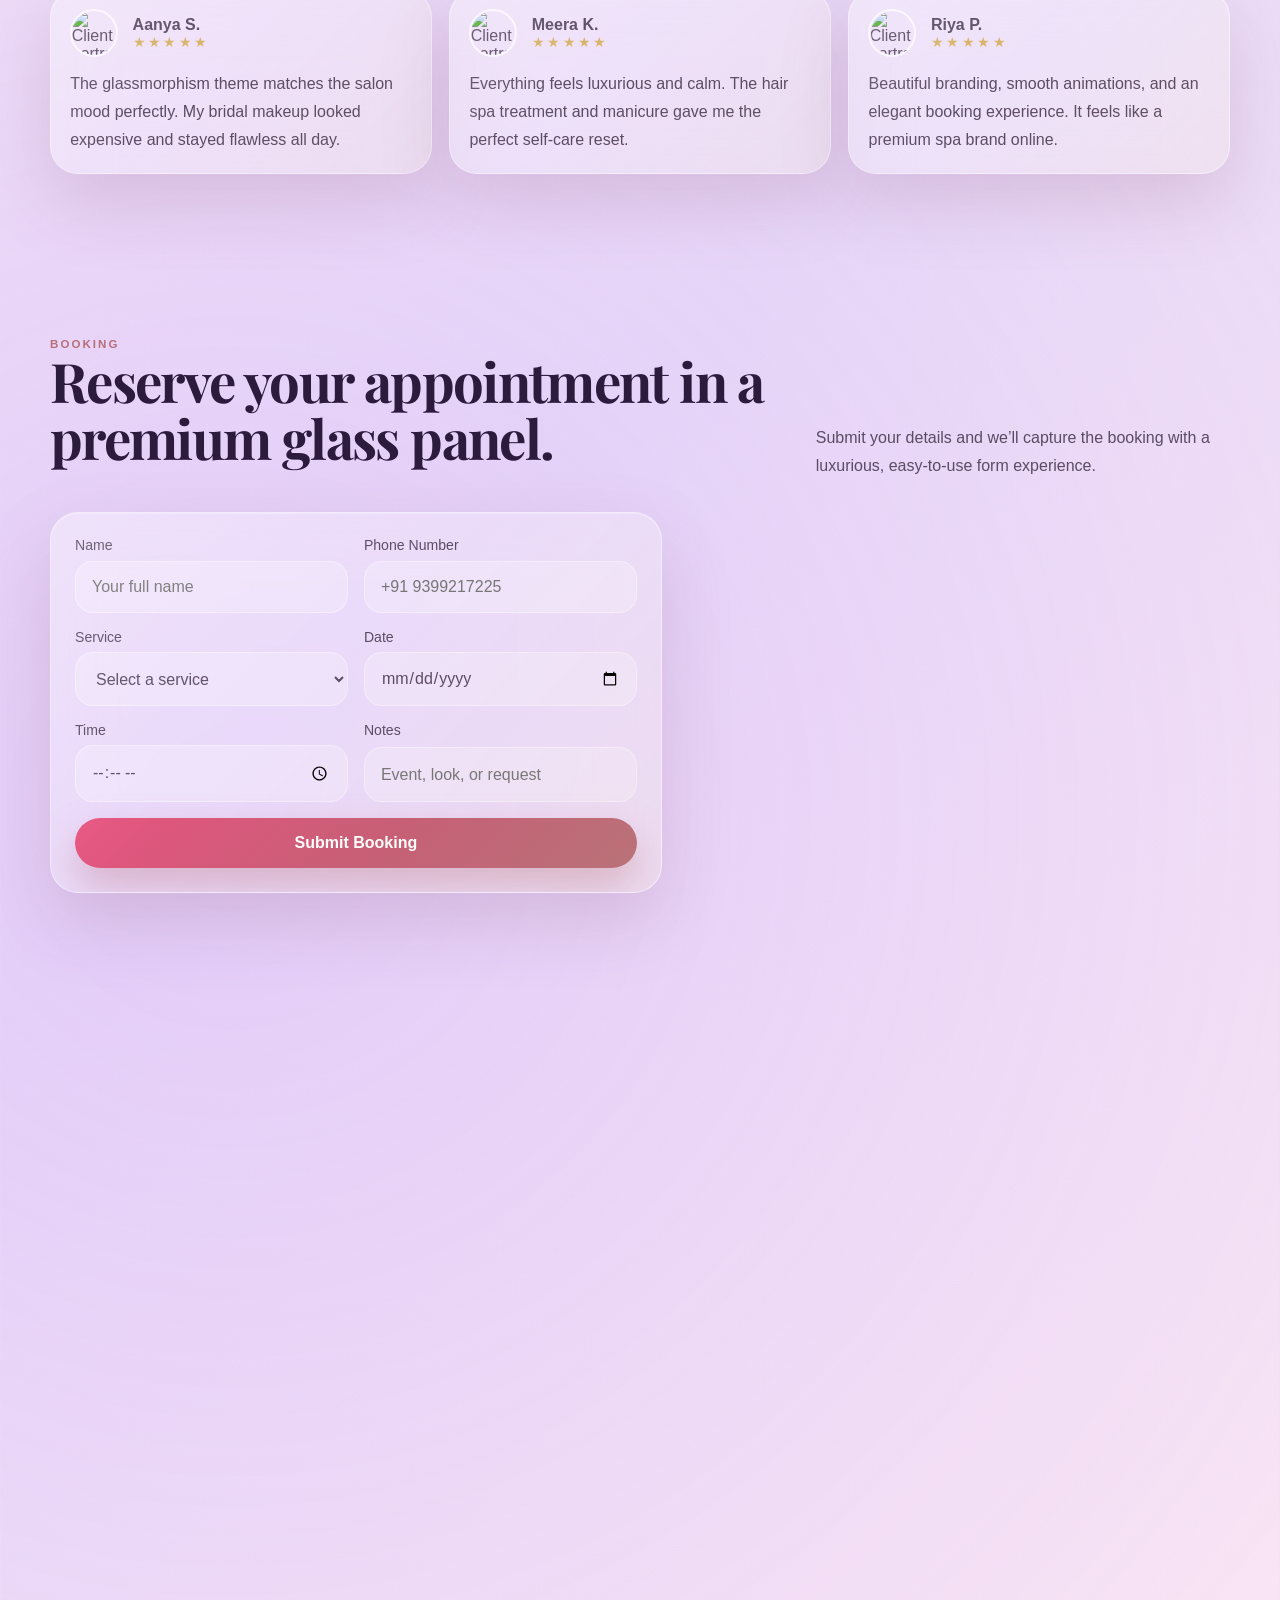
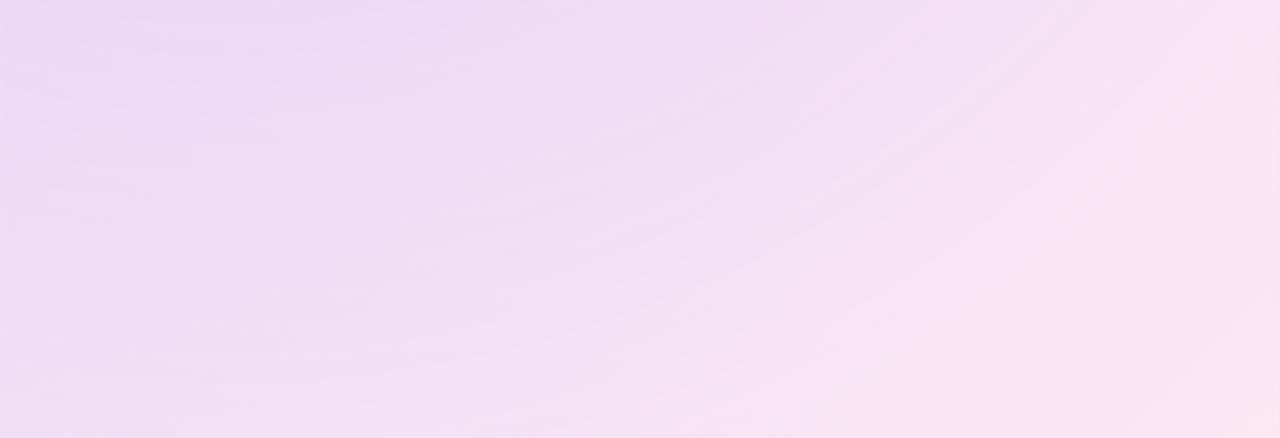
==== commit 910fe883: "Update index.html" ====
--- a/index.html
+++ b/index.html
@@ -313,7 +313,7 @@
 								</div>
 								<div class="field">
 									<label for="phone">Phone Number</label>
-									<input id="phone" name="phone" type="tel" placeholder="+91 98765 43210" required />
+									<input id="phone" name="phone" type="tel" placeholder="+91 9399217225" required />
 								</div>
 							</div>
 							<div class="form-row">
